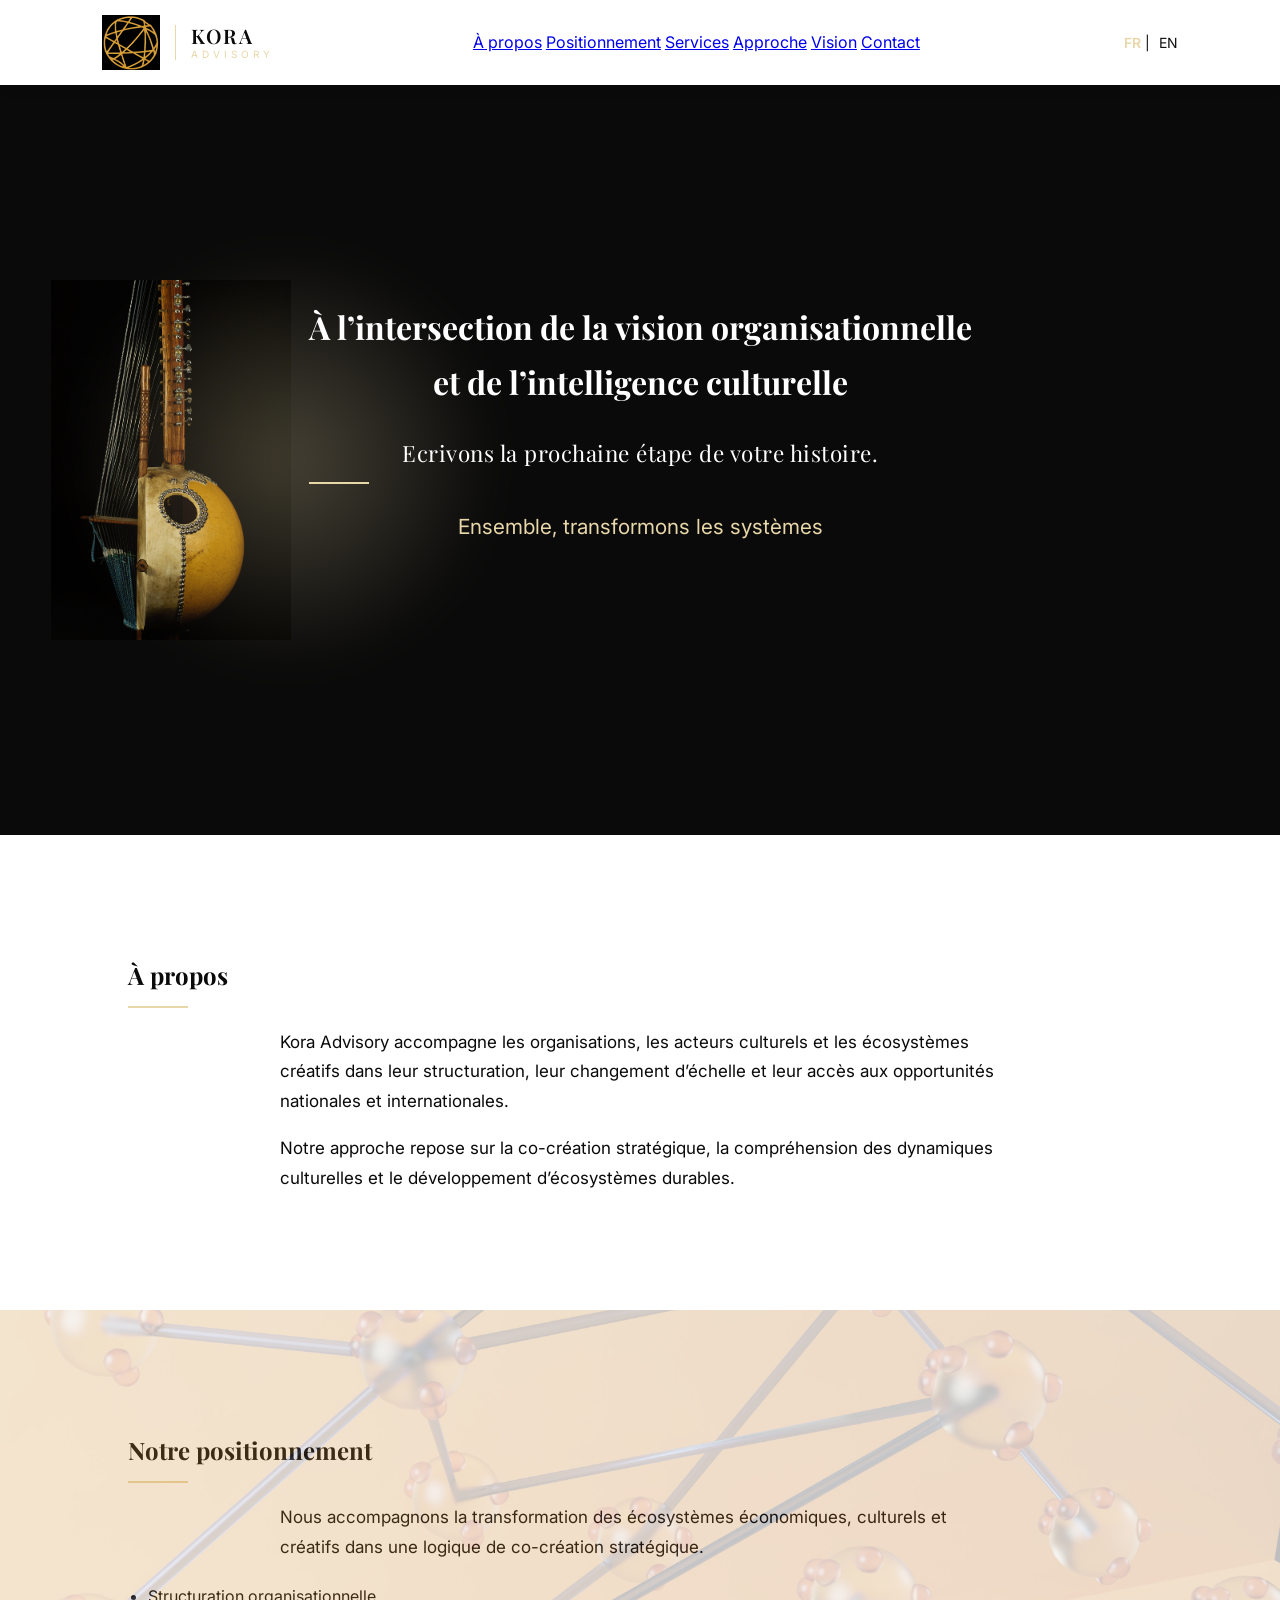
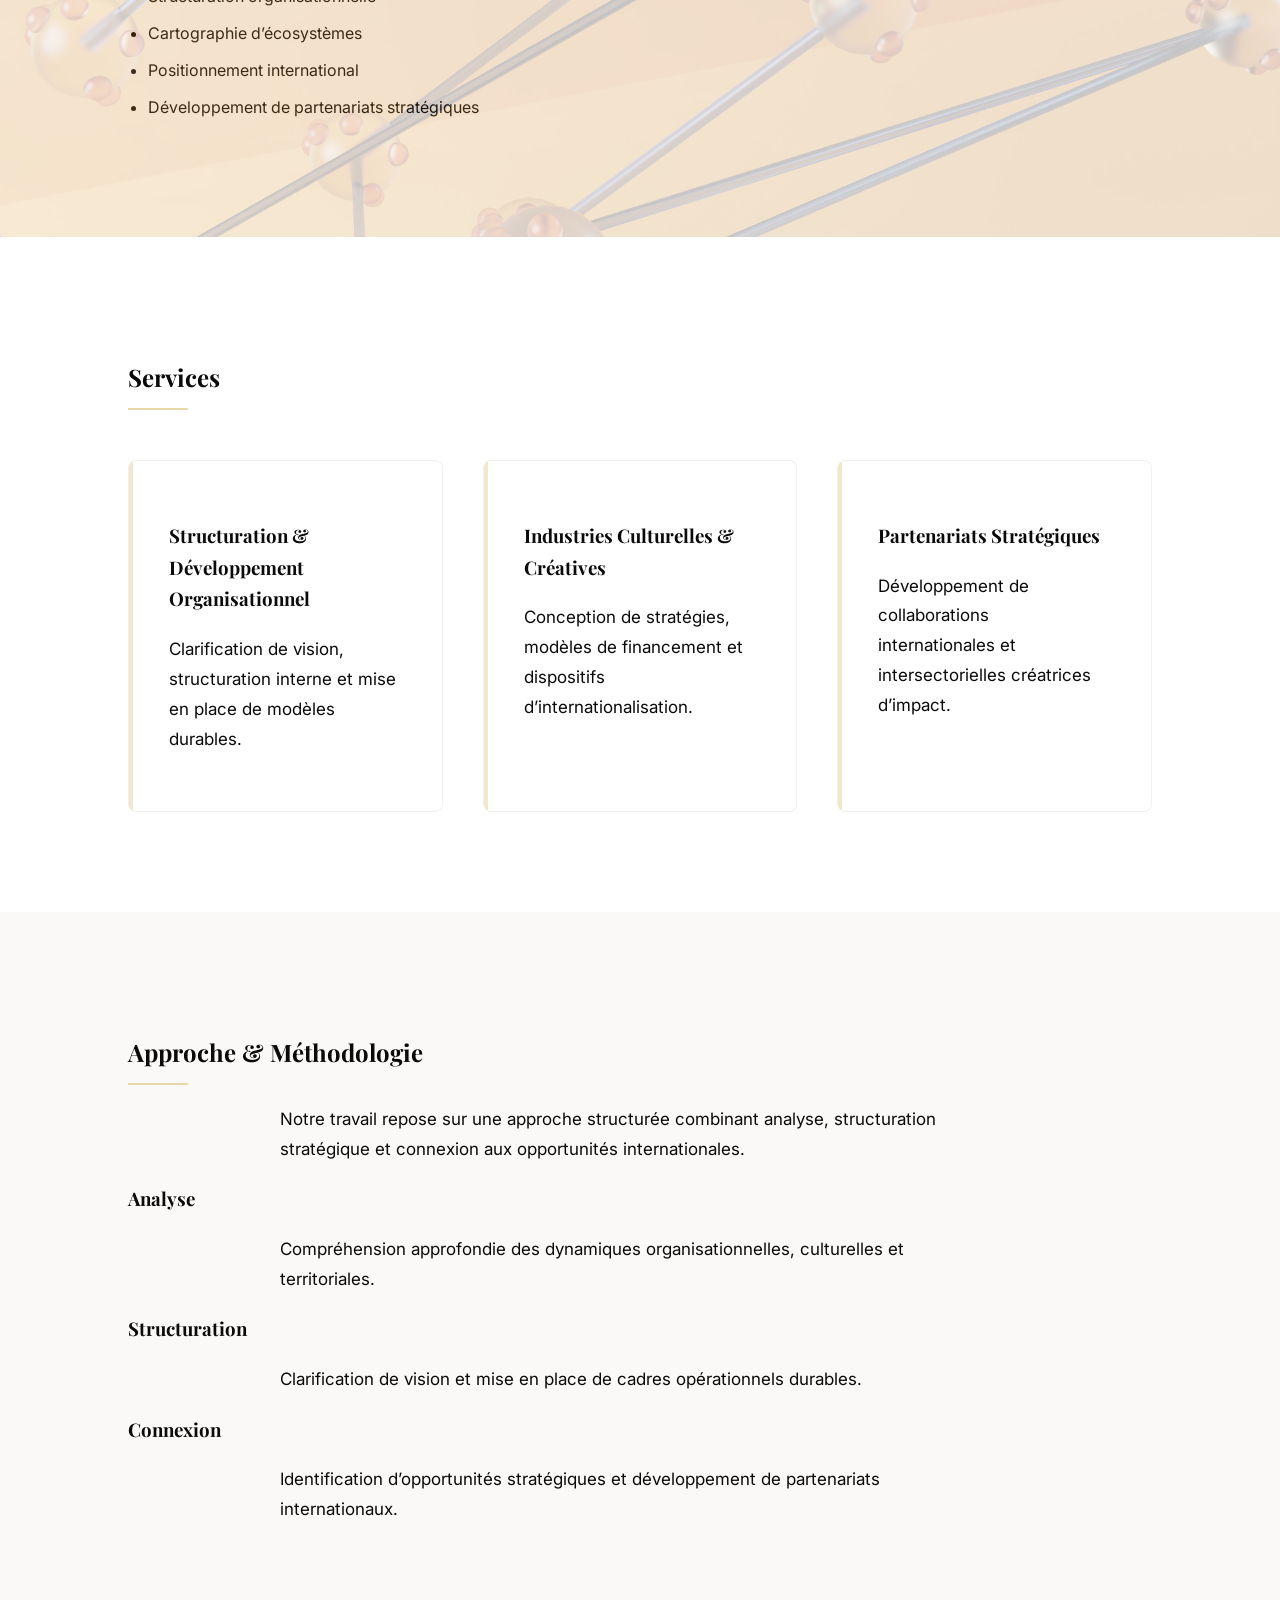
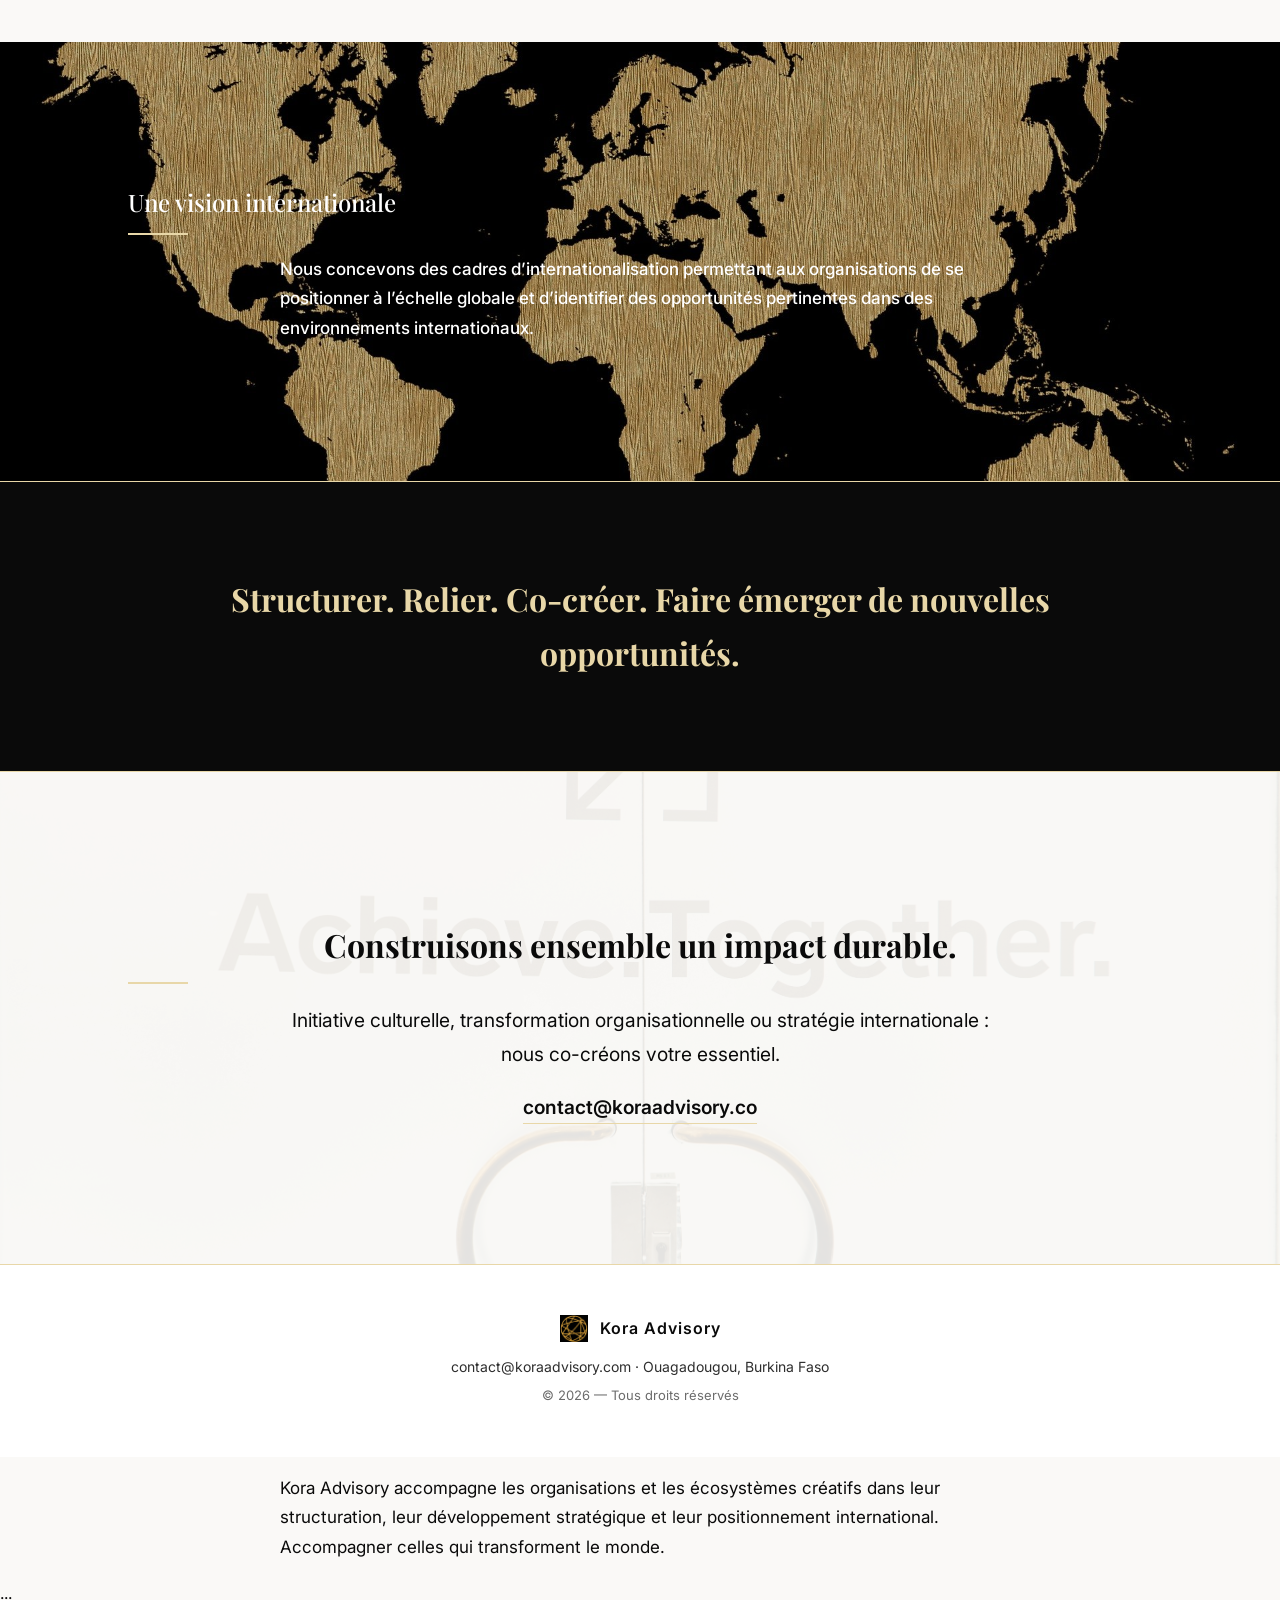
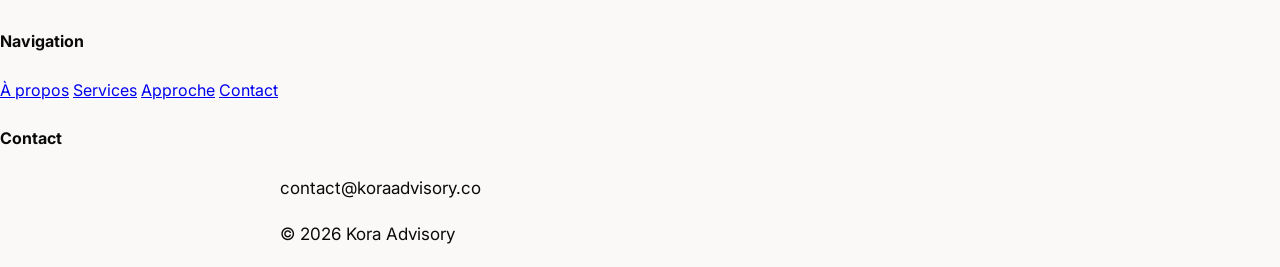
==== index.html @ 1b0348d1 "Update index.html" ====
<!DOCTYPE html>
<html lang="fr">

<head>

<meta charset="UTF-8">
<meta name="viewport" content="width=device-width, initial-scale=1.0">

<title>Kora Advisory</title>

<meta name="description" content="Kora Advisory accompagne les organisations et les écosystèmes culturels dans leur structuration, leur développement stratégique et leur positionnement international.">

<link rel="canonical" href="https://koraadvisory.co/">

<link rel="stylesheet" href="style.css">

<!-- SEO multilingual -->
<link rel="alternate" hreflang="fr" href="https://koraadvisory.co/">
<link rel="alternate" hreflang="en" href="https://koraadvisory.co/en/">

</head>

<body>

<header class="header">

<a href="#" class="logo-container">
<img src="images/Kora logo advisory.png" alt="Kora Advisory" class="logo-icon">
    <div class="logo-text">
        <span class="brand-name">KORA</span>
        <span class="brand-sub">ADVISORY</span>
    </div>
</a>
<nav class="nav">
<a href="#about">À propos</a>
<a href="#positioning">Positionnement</a>
<a href="#services">Services</a>
<a href="#approach">Approche</a>
<a href="#international">Vision</a>
<a href="#contact">Contact</a>
</nav>

<div class="language-switch">
<a href="https://koraadvisory.co/">FR</a> | 
<a href="https://koraadvisory.co/en/">EN</a>
</div>

</header>


<main>

<section class="hero">

<div class="hero-text">

<h1 class="dynamic-text">
À l’intersection de la vision organisationnelle<br>
et de l’intelligence culturelle
</h1>

 
<h2 class="hero-middle">
Ecrivons la prochaine étape de votre histoire.
</h2>

<p class="baseline dynamic-text">
Ensemble, transformons les systèmes
</p>

</div>

</section>


<section id="about" class="about">

<h2 class="dynamic-text">À propos</h2>

<p class="dynamic-text">
Kora Advisory accompagne les organisations, les acteurs culturels et les
écosystèmes créatifs dans leur structuration, leur changement d’échelle
et leur accès aux opportunités nationales et internationales.
</p>

<p class="dynamic-text">
Notre approche repose sur la co-création stratégique,
la compréhension des dynamiques culturelles
et le développement d’écosystèmes durables.
</p>


</section>


<section id="positioning" class="positioning">

<h2 class="dynamic-text">Notre positionnement</h2>

<p class="dynamic-text">
Nous accompagnons la transformation des écosystèmes économiques,
culturels et créatifs dans une logique de co-création stratégique.
</p>

<ul class="dynamic-text">

<li>Structuration organisationnelle</li>
<li>Cartographie d’écosystèmes</li>
<li>Positionnement international</li>
<li>Développement de partenariats stratégiques</li>

</ul>

</section>


<section id="services" class="services">

<h2 class="dynamic-text">Services</h2>

<div class="service-grid">

<div class="service dynamic-text">

<h3>Structuration & Développement Organisationnel</h3>

<p>
Clarification de vision, structuration interne
et mise en place de modèles durables.
</p>

</div>

<div class="service dynamic-text">

<h3>Industries Culturelles & Créatives</h3>

<p>
Conception de stratégies, modèles de financement
et dispositifs d’internationalisation.
</p>

</div>

<div class="service dynamic-text">

<h3>Partenariats Stratégiques</h3>

<p>
Développement de collaborations internationales
et intersectorielles créatrices d’impact.
</p>

</div>

</div>

</section>


<section id="approach" class="approach">

<h2 class="dynamic-text">Approche & Méthodologie</h2>

<p class="dynamic-text">
Notre travail repose sur une approche structurée combinant analyse,
structuration stratégique et connexion aux opportunités internationales.
</p>

<div class="approach-grid">

<div class="approach-step dynamic-text">

<h3>Analyse</h3>

<p>
Compréhension approfondie des dynamiques organisationnelles,
culturelles et territoriales.
</p>

</div>

<div class="approach-step dynamic-text">

<h3>Structuration</h3>

<p>
Clarification de vision et mise en place
de cadres opérationnels durables.
</p>

</div>

<div class="approach-step dynamic-text">

<h3>Connexion</h3>

<p>
Identification d’opportunités stratégiques
et développement de partenariats internationaux.
</p>

</div>

</div>

</section>


<section id="international" class="international">

<h2 class="dynamic-text">Une vision internationale</h2>

<p class="dynamic-text">
Nous concevons des cadres d’internationalisation permettant aux
organisations de se positionner à l’échelle globale et d’identifier
des opportunités pertinentes dans des environnements internationaux.
</p>

</section>


<section class="mantra">

<h2>
Structurer. Relier. Co-créer. Faire émerger de nouvelles opportunités.
</h2>

</section>


<section id="contact" class="contact">

<h2 class="dynamic-text">
Construisons ensemble un impact durable.
</h2>

<p class="dynamic-text">
Initiative culturelle, transformation organisationnelle
ou stratégie internationale :
nous co-créons votre essentiel.
</p>

<p class="dynamic-text">

<a href="mailto:contact@koraadvisory.co">
contact@koraadvisory.co
</a>

</p>

</section>

</main>


<footer class="footer">
    <div class="footer-logo">
        <img src="images/Kora logo advisory.png" alt="Logo Kora Advisory">
        <span>Kora Advisory</span>
    </div>

    <div class="footer-info">
        contact@koraadvisory.com · Ouagadougou, Burkina Faso
    </div>

    <div class="footer-copy">
        © 2026 — Tous droits réservés
    </div>
</footer>

            
            <p>
                Kora Advisory accompagne les organisations et les écosystèmes créatifs 
                dans leur structuration, leur développement stratégique 
                et leur positionnement international. Accompagner celles qui transforment le monde.
            </p>
        </div>
        
        ...
    </div>
</footer>

<div>
<h4>Navigation</h4>
<a href="#about">À propos</a>
<a href="#services">Services</a>
<a href="#approach">Approche</a>
<a href="#contact">Contact</a>
</div>

<div>
<h4>Contact</h4>
<p>contact@koraadvisory.co</p>
</div>

</div>

<div class="footer-bottom">
<p>© 2026 Kora Advisory</p>
</div>

</footer>


<script>

const elements=document.querySelectorAll('.dynamic-text');

const observer=new IntersectionObserver(entries=>{
entries.forEach(entry=>{
if(entry.isIntersecting){
entry.target.classList.add("show");
}
});
});

elements.forEach(el=>observer.observe(el));

</script>

</body>
</html>
---- style.css ----
@import url('https://fonts.googleapis.com/css2?family=Inter:wght@300;400;500;600&family=Playfair+Display:wght@400;500;600&display=swap');

/* VARIABLES */

:root {
--ivory:#FAF9F7;
--night:#0A0A0A;
--gold:#E8D7A8;
--gold-soft:#E8D7A8CC;
--deep-gray:#1A1A1A;
}

/* BASE */

body{
margin:0;
font-family:'Inter',sans-serif;
background:var(--ivory);
color:var(--night);
line-height:1.7;
}

h1,h2,h3{
font-family:'Playfair Display',serif;
margin-bottom:20px;
}

h2::after{
content:"";
display:block;
width:60px;
height:2px;
background:var(--gold);
margin-top:10px;
}

p{
max-width:720px;
margin-left:auto;
margin-right:auto;
font-size:17px;
line-height:1.75;
}

section{
padding:100px 10%;
position:relative;
}


/* HEADER MIS À JOUR */
.header {
    display: flex;
    align-items: center;
    justify-content: space-between;
    padding: 15px 8%; /* Réduit pour gagner de l'espace en hauteur */
    background: white;
    position: sticky; /* Reste en haut au scroll */
    top: 0;
    z-index: 1000;
    box-shadow: 0 2px 15px rgba(0,0,0,0.05);
}

/* Structure du nouveau logo horizontal */
.logo-container {
    display: flex;
    align-items: center;
    text-decoration: none;
    gap: 15px;
}

.logo-icon {
    height: 55px; /* Plus petit et élégant */
    width: auto;
}

.logo-text {
    display: flex;
    flex-direction: column;
    border-left: 1px solid var(--gold);
    padding-left: 15px;
    line-height: 1.1;
}

.brand-name {
    font-family: 'Playfair Display', serif;
    font-size: 20px;
    font-weight: 600;
    color: var(--night);
    letter-spacing: 1.5px;
}

.brand-sub {
    font-family: 'Inter', sans-serif;
    font-size: 10px;
    color: var(--gold);
    letter-spacing: 4px;
    margin-top: 2px;
}

.nav a:hover{
opacity:.6;
}

/* LANGUE */

.language-switch{
font-size:14px;
}

.language-switch a{
text-decoration:none;
color:#111;
margin-left:5px;
}

.language-switch a:first-child{
color:#E8D7A8;
font-weight:600;
}

/* HERO */

.hero{
height:70vh;
background:var(--night);
display:flex;
flex-direction:column;
align-items:center;
justify-content:center;
text-align:center;
position:relative;
padding-top:20px;
overflow:hidden;
}

/* KORA GAUCHE PRINCIPALE */

.hero::before{
content:"";
position:absolute;
left:4%;
top:50%;
transform:translateY(-50%);
width:360px;
height:360px;
background-image:url("images/kora3.jpg");
background-size:contain;
background-repeat:no-repeat;
opacity:.9;
animation:koraFloat 6s ease-in-out infinite;
}

/* HALO DORE */

.hero::after{
content:"";
position:absolute;
left:6%;
top:50%;
transform:translateY(-50%);
width:420px;
height:420px;
background:radial-gradient(circle,var(--gold-soft),transparent 70%);
opacity:.35;
filter:blur(25px);
}

.hero-text{
position:relative;
z-index:2;
}

.hero-text h1{
font-size:2rem;
color:white;
max-width:900px;
}

.hero-middle{
color:white;
font-size:1.4rem;
margin:25px 0;
font-weight:400;
letter-spacing:.5px;
}

.baseline{
font-size:1.3rem;
color:var(--gold);
margin-top:18px;
}

/* ANIMATION KORA */

@keyframes koraFloat{

0%{
transform:translateY(-50%) translateY(0px);
}

50%{
transform:translateY(-50%) translateY(-10px);
}

100%{
transform:translateY(-50%) translateY(0px);
}

}

/* ABOUT */

.about{
background:white;
}

/* POSITIONING */

.positioning::before{
content:"";
position:absolute;
inset:0;
background:rgba(255,255,255,0.9);
}

.positioning::after{
content:"";
position:absolute;
inset:0;
background-image:url("images/network.jpg");
background-size:cover;
background-position:center;
opacity:.25;
}

.positioning *{
position:relative;
}

.positioning ul{
margin-top:20px;
padding-left:20px;
}

.positioning li{
margin-bottom:10px;
}

/* SERVICES */

.services{
background:white;
}

.service-grid{
display:grid;
grid-template-columns:repeat(3,1fr);
gap:40px;
margin-top:50px;
}

.service{
background:white;
padding:40px;
border-radius:8px;
border:1px solid rgba(0,0,0,0.06);
transition:all .35s ease;
position:relative;
overflow:hidden;
}

.service::before{
content:"";
position:absolute;
top:0;
left:0;
width:4px;
height:100%;
background:var(--gold);
opacity:.6;
}

.service:hover{
transform:translateY(-8px);
box-shadow:0 25px 60px rgba(0,0,0,0.08);
}

/* INTERNATIONAL */

.international{
background-image:url("images/cdm.jpg");
background-size:cover;
background-position:center;
padding-top:120px;
padding-bottom:120px;
}

.international::before{
content:"";
position:absolute;
inset:0;
background:rgba(0,0,0,.2);
}

.international h2,
.international p{
color:white;
font-weight:500;
}

.international *{
position:relative;
}

/* MANTRA */

.mantra{
text-align:center;
background:var(--night);
padding:90px 10%;
border-top:1px solid var(--gold);
}

.mantra h2{
color:var(--gold);
font-size:2rem;
margin:0;
}

.mantra h2::after{
display:none;
}

/* CONTACT (CONSTRUISONS ENSEMBLE) */

.contact{
text-align:center;
background-image:url("images/achieve.jpg");
background-size:cover;
background-position:center;
padding:120px 10%;
border-top:1px solid var(--gold);
}

.contact::before{
content:"";
position:absolute;
inset:0;
background:rgba(250,249,247,0.9);
}

.contact *{
position:relative;
}

.contact h2{
font-size:2rem;
margin-bottom:20px;
}

.contact p{
font-size:1.2rem;
opacity:.85;
}

.contact a{
color:var(--night);
font-weight:600;
border-bottom:1px solid var(--gold);
padding-bottom:4px;
text-decoration:none;
}

/* FOOTER MINIMALISTE PREMIUM */

.footer {
    padding: 50px 20px;
    text-align: center;
    border-top: 1px solid var(--gold);
    background: white;
    color: var(--night);
    font-family: 'Inter', sans-serif;
}

.footer-logo {
    display: flex;
    justify-content: center;
    align-items: center;
    gap: 12px;
    margin-bottom: 12px;
}

.footer-logo img {
    width: 28px;
    height: 28px;
    object-fit: contain;
    display: block;
}

.footer-logo span {
    font-size: 16px;
    font-weight: 600;
    letter-spacing: 1px;
}

.footer-info {
    font-size: 14px;
    opacity: 0.85;
    margin-bottom: 6px;
}

.footer-copy {
    font-size: 13px;
    opacity: 0.6;
}


/* ANIMATIONS TEXTE */

.dynamic-text{
opacity:0;
transform:translateY(20px);
animation:fadeUp 1s ease forwards;
}

@keyframes fadeUp{
to{
opacity:1;
transform:translateY(0);
}
}

/* RESPONSIVE */

@media(max-width:900px){

section{
padding:70px 8%;
}

.hero::before{
width:200px;
height:200px;
}

.hero::after{
width:240px;
height:240px;
}

.nav{
gap:20px;
}

.service-grid{
grid-template-columns:1fr;
}

.footer-grid{
grid-template-columns:1fr;
gap:40px;
text-align:center;
}

}

/* FILIGRANE RÉSEAU */
body::before {
    content: "";
    position: fixed;
    top: 15%;
    right: -10%;
    width: 50%;
    height: 70%;
    background-image: url("images/network.jpg"); /* Utilisation de ton image existante */
    background-size: contain;
    background-repeat: no-repeat;
    opacity: 0.04; /* Très subtil sur le fond Ivory */
    pointer-events: none;
    z-index: -1;
    filter: grayscale(100%);
}
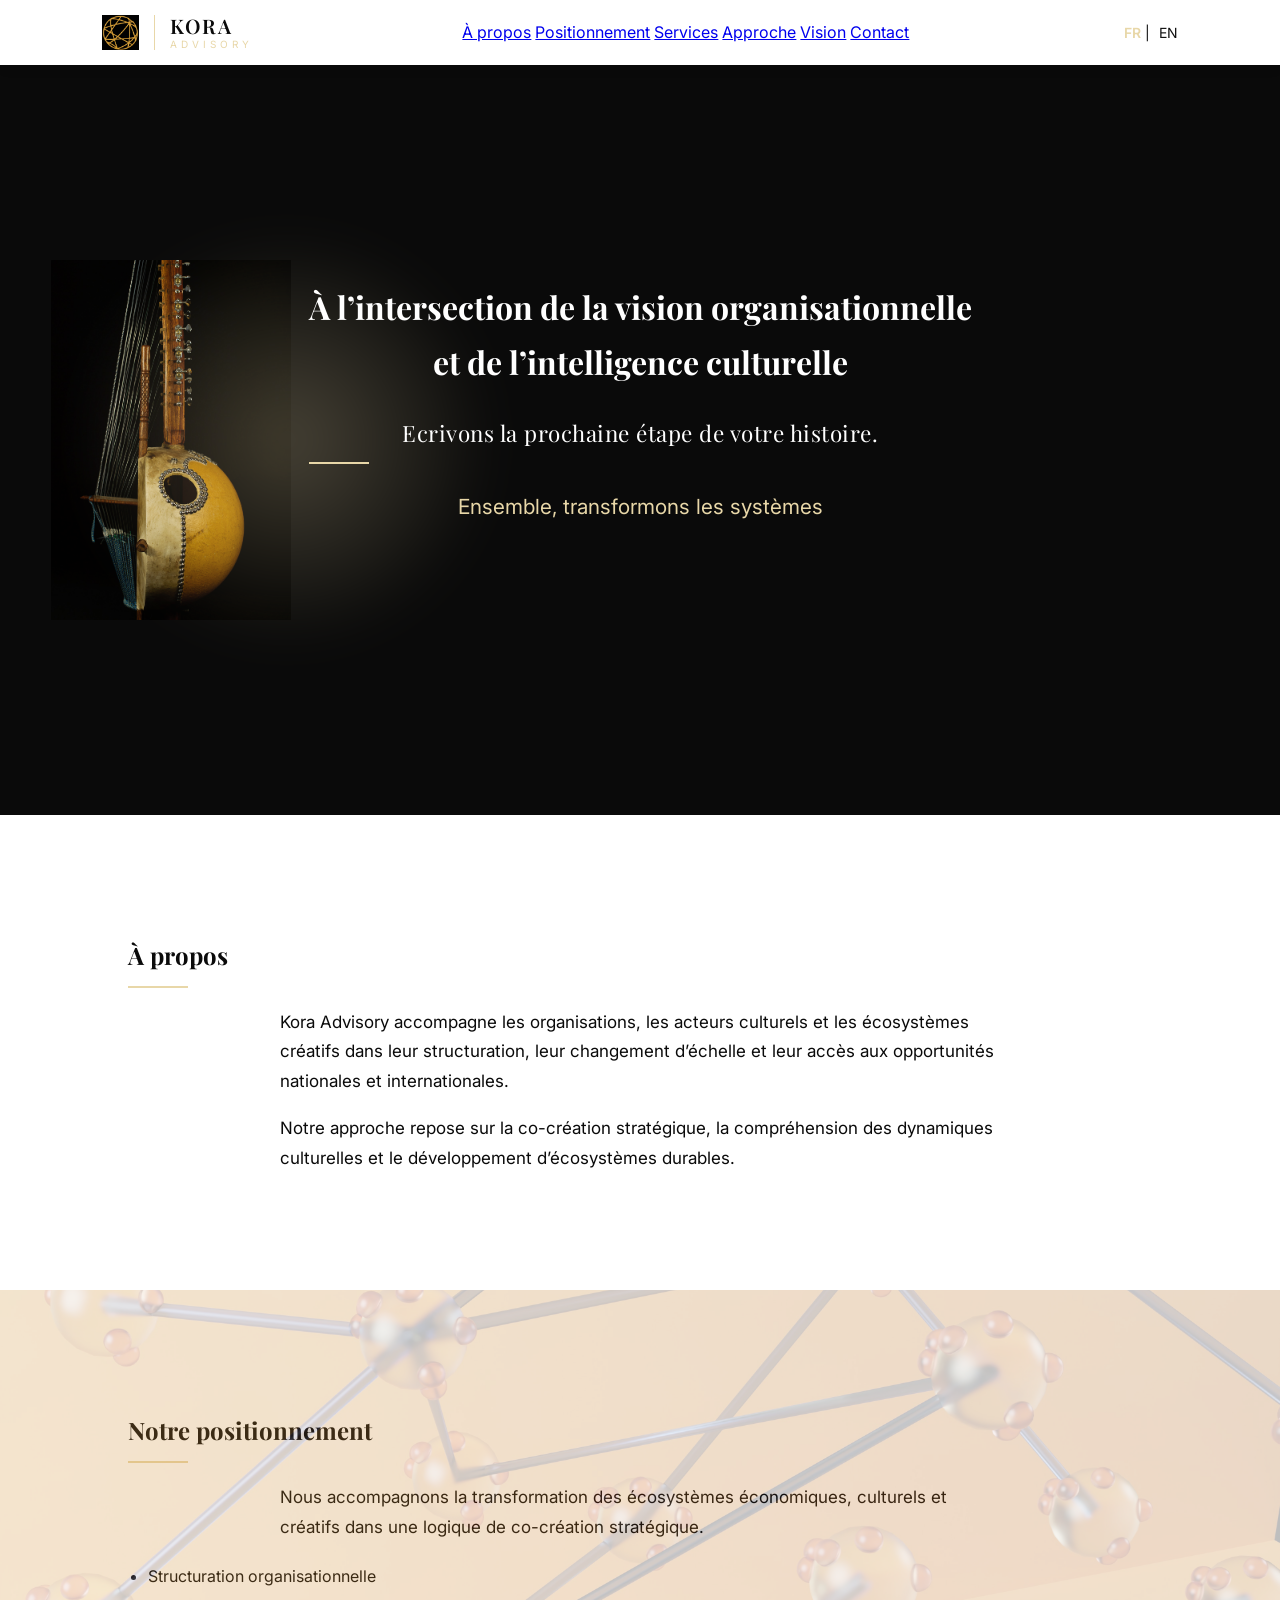
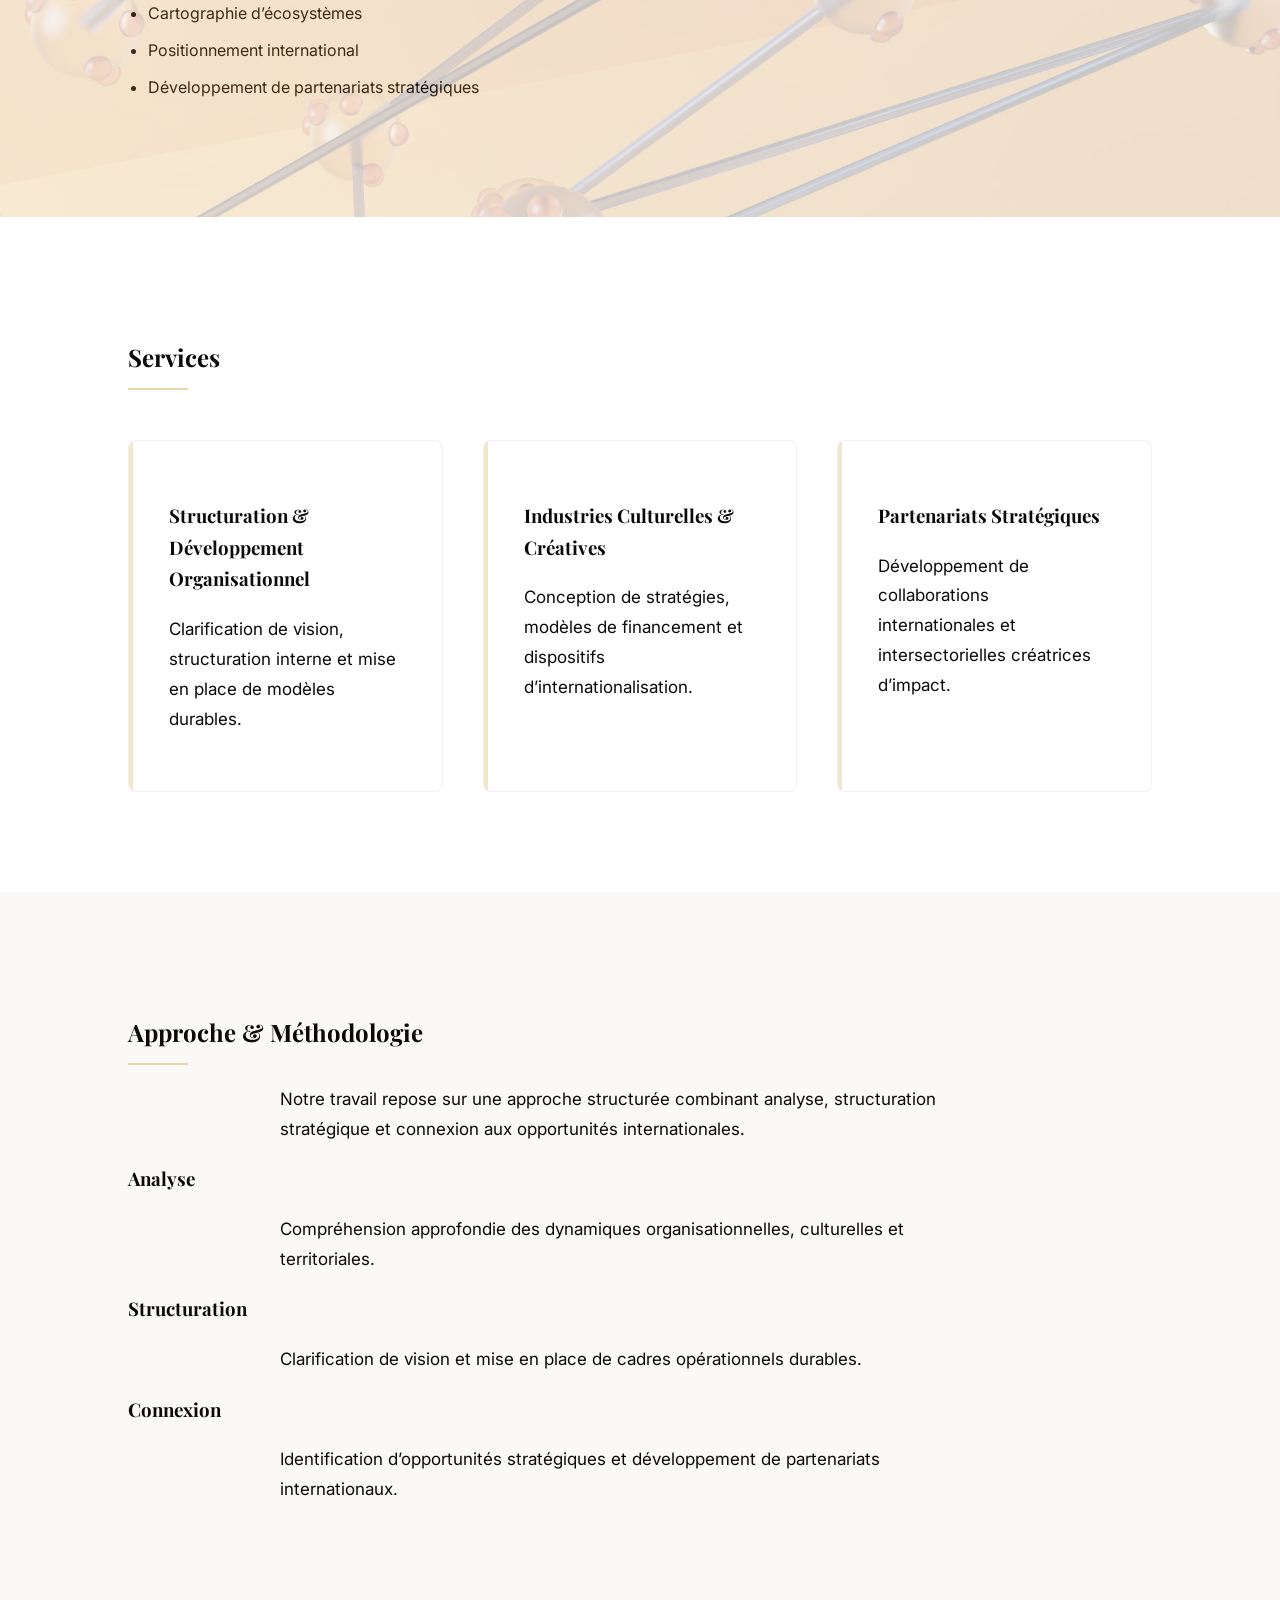
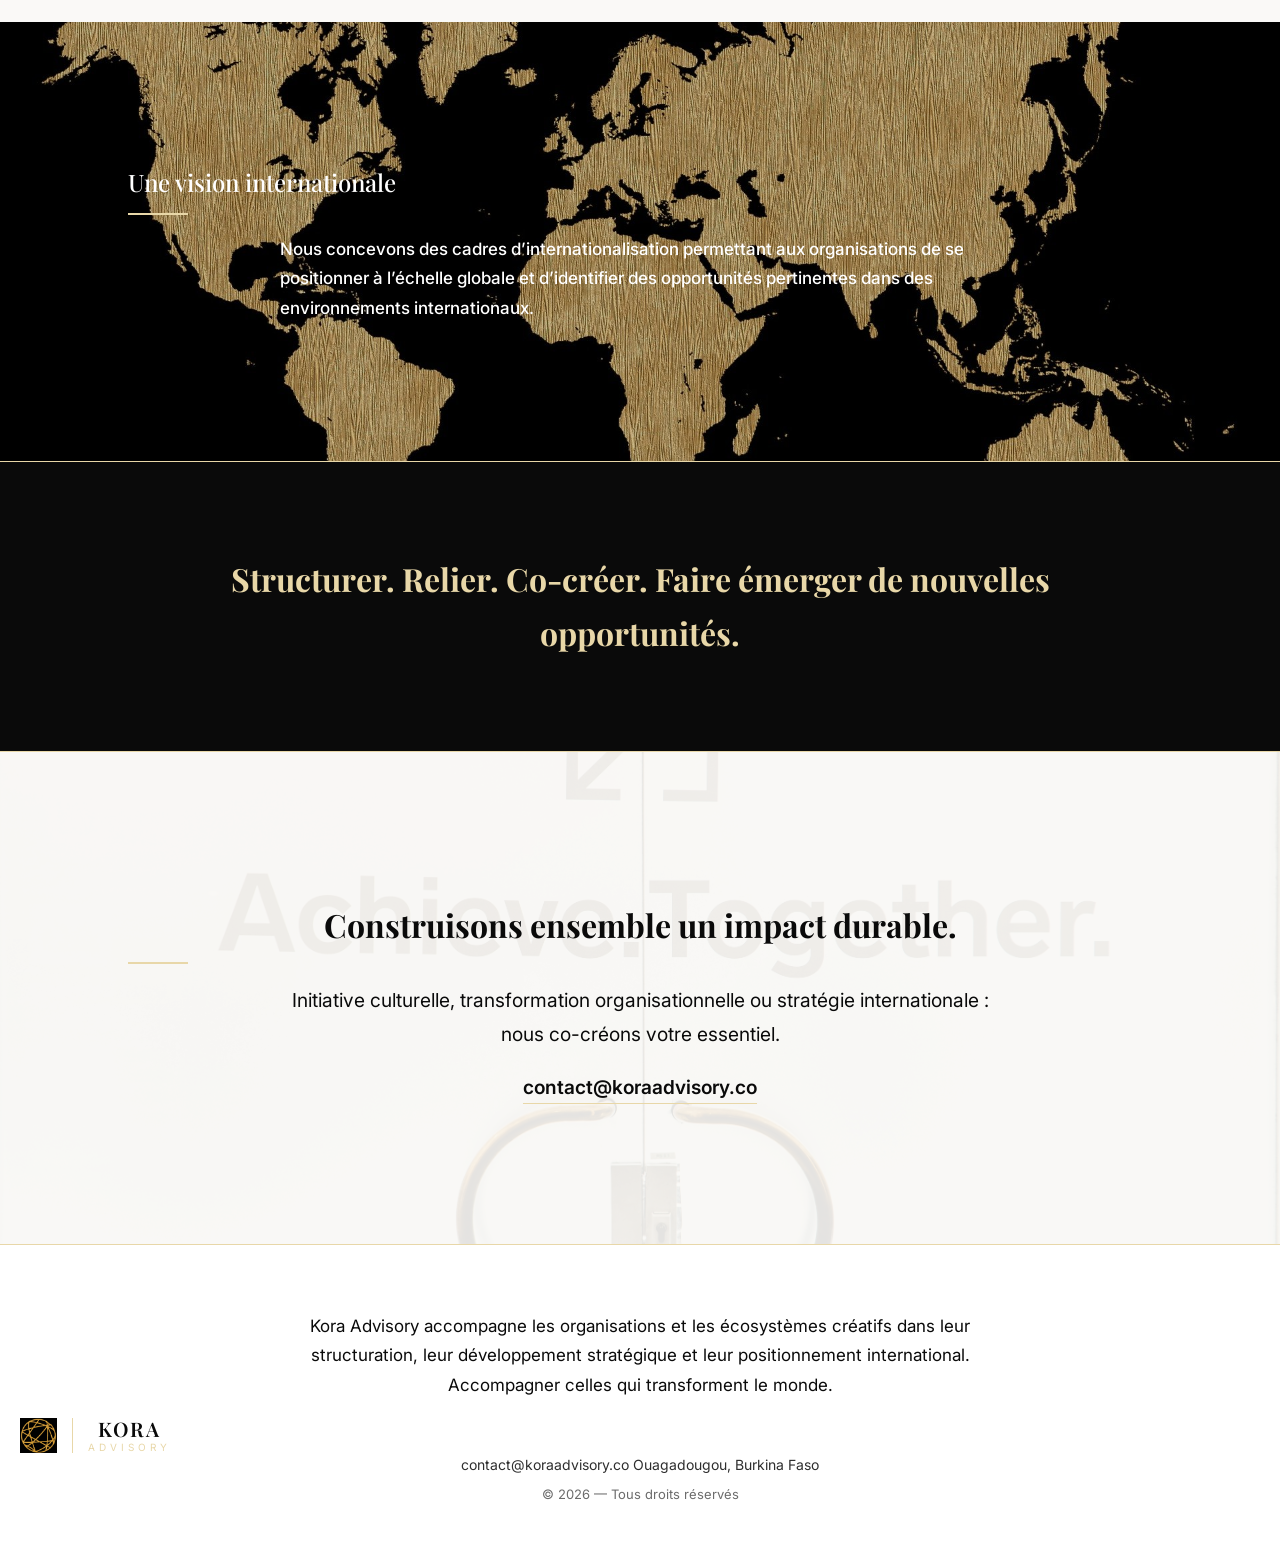
==== commit d8ea4152: "Update index.html" ====
--- a/index.html
+++ b/index.html
@@ -256,52 +256,38 @@
 
 
 <footer class="footer">
-    <div class="footer-logo">
-        <img src="images/Kora logo advisory.png" alt="Logo Kora Advisory">
-        <span>Kora Advisory</span>
+
+    <!-- Phrase institutionnelle AVANT les contacts -->
+    <p class="footer-mission">
+        Kora Advisory accompagne les organisations et les écosystèmes créatifs 
+        dans leur structuration, leur développement stratégique 
+        et leur positionnement international. Accompagner celles qui transforment le monde.
+    </p>
+
+    <!-- Logo identique au header -->
+    <div class="footer-logo-container">
+        <a href="#" class="logo-container">
+            <img src="images/Kora logo advisory.png" alt="Kora Advisory" class="logo-icon">
+            <div class="logo-text">
+                <span class="brand-name">KORA</span>
+                <span class="brand-sub">ADVISORY</span>
+            </div>
+        </a>
     </div>
 
+    <!-- Contacts -->
     <div class="footer-info">
-        contact@koraadvisory.com · Ouagadougou, Burkina Faso
+        contact@koraadvisory.co
+        Ouagadougou, Burkina Faso
     </div>
 
+    <!-- Copyright -->
     <div class="footer-copy">
         © 2026 — Tous droits réservés
     </div>
+
 </footer>
 
-            
-            <p>
-                Kora Advisory accompagne les organisations et les écosystèmes créatifs 
-                dans leur structuration, leur développement stratégique 
-                et leur positionnement international. Accompagner celles qui transforment le monde.
-            </p>
-        </div>
-        
-        ...
-    </div>
-</footer>
-
-<div>
-<h4>Navigation</h4>
-<a href="#about">À propos</a>
-<a href="#services">Services</a>
-<a href="#approach">Approche</a>
-<a href="#contact">Contact</a>
-</div>
-
-<div>
-<h4>Contact</h4>
-<p>contact@koraadvisory.co</p>
-</div>
-
-</div>
-
-<div class="footer-bottom">
-<p>© 2026 Kora Advisory</p>
-</div>
-
-</footer>
 
 
 <script>
--- a/style.css
+++ b/style.css
@@ -71,7 +71,7 @@
 }
 
 .logo-icon {
-    height: 55px; /* Plus petit et élégant */
+    height: 35px; /* Plus petit et élégant */
     width: auto;
 }
 
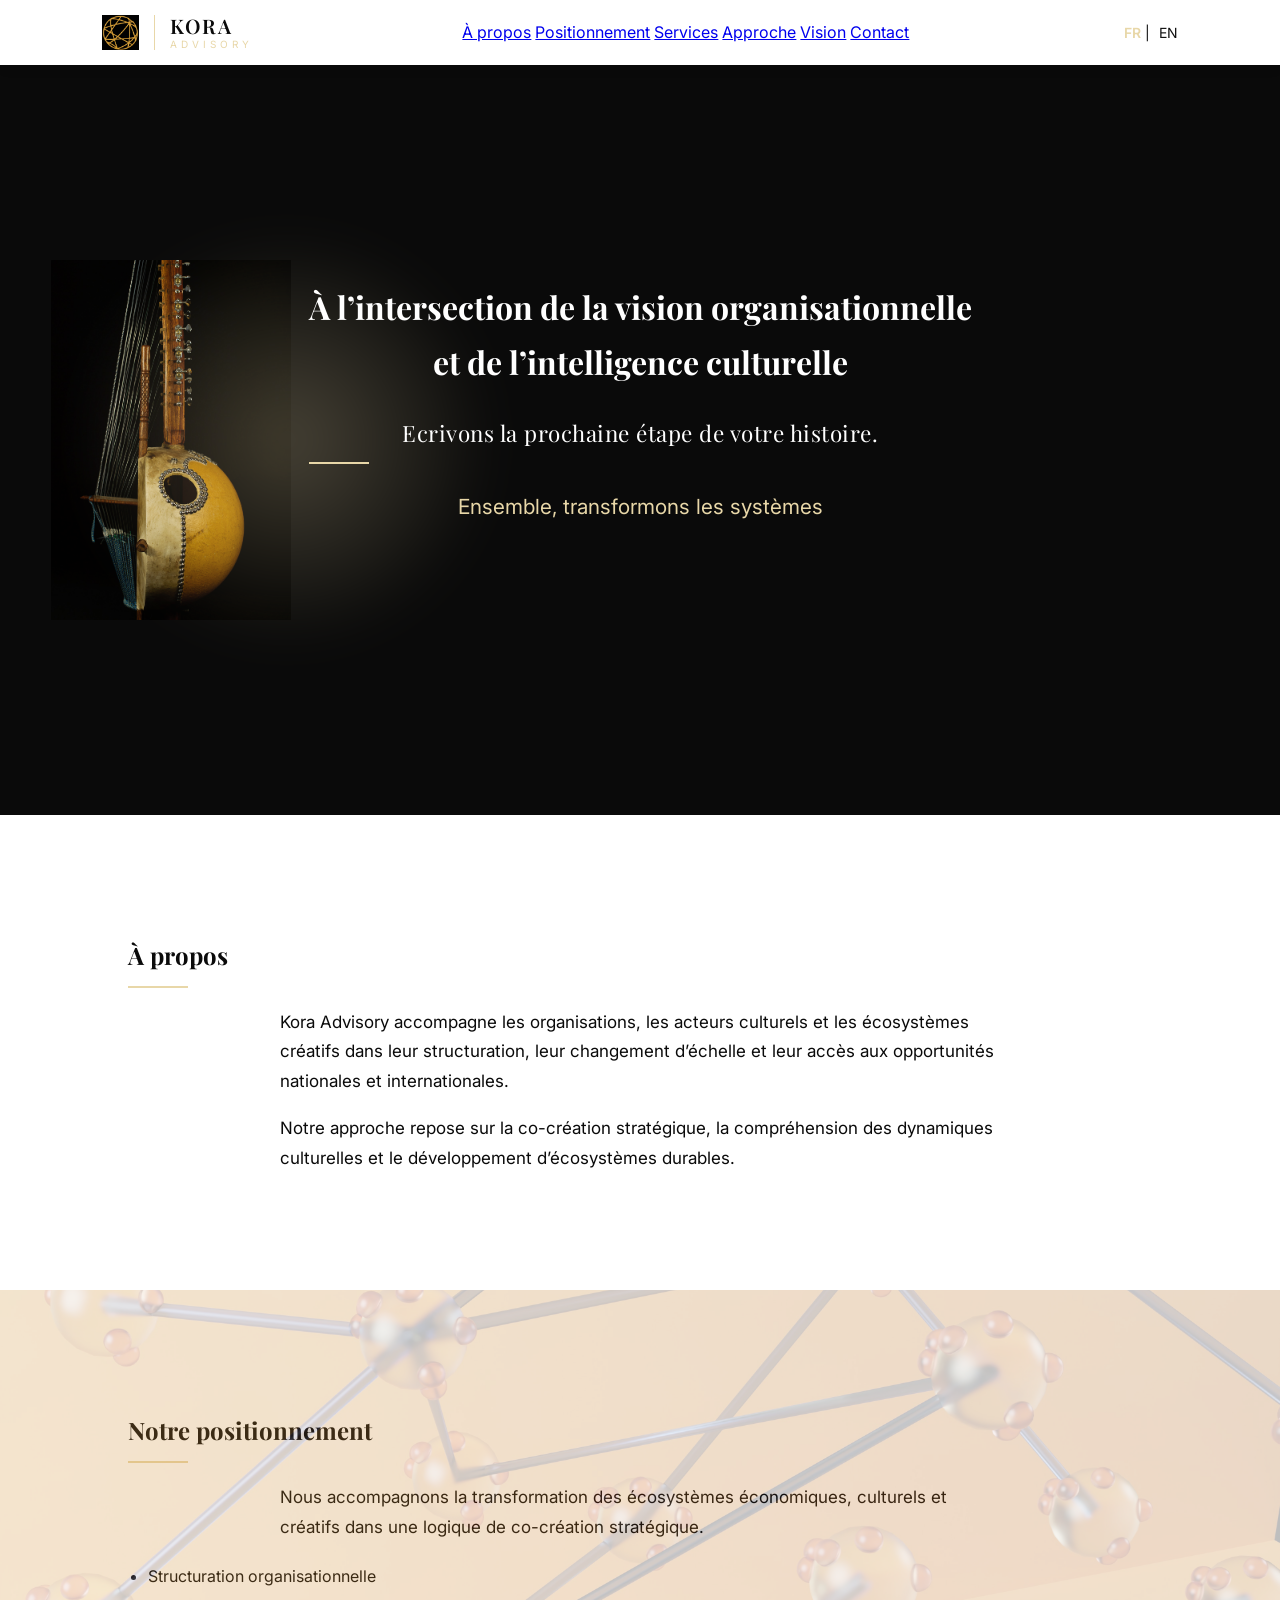
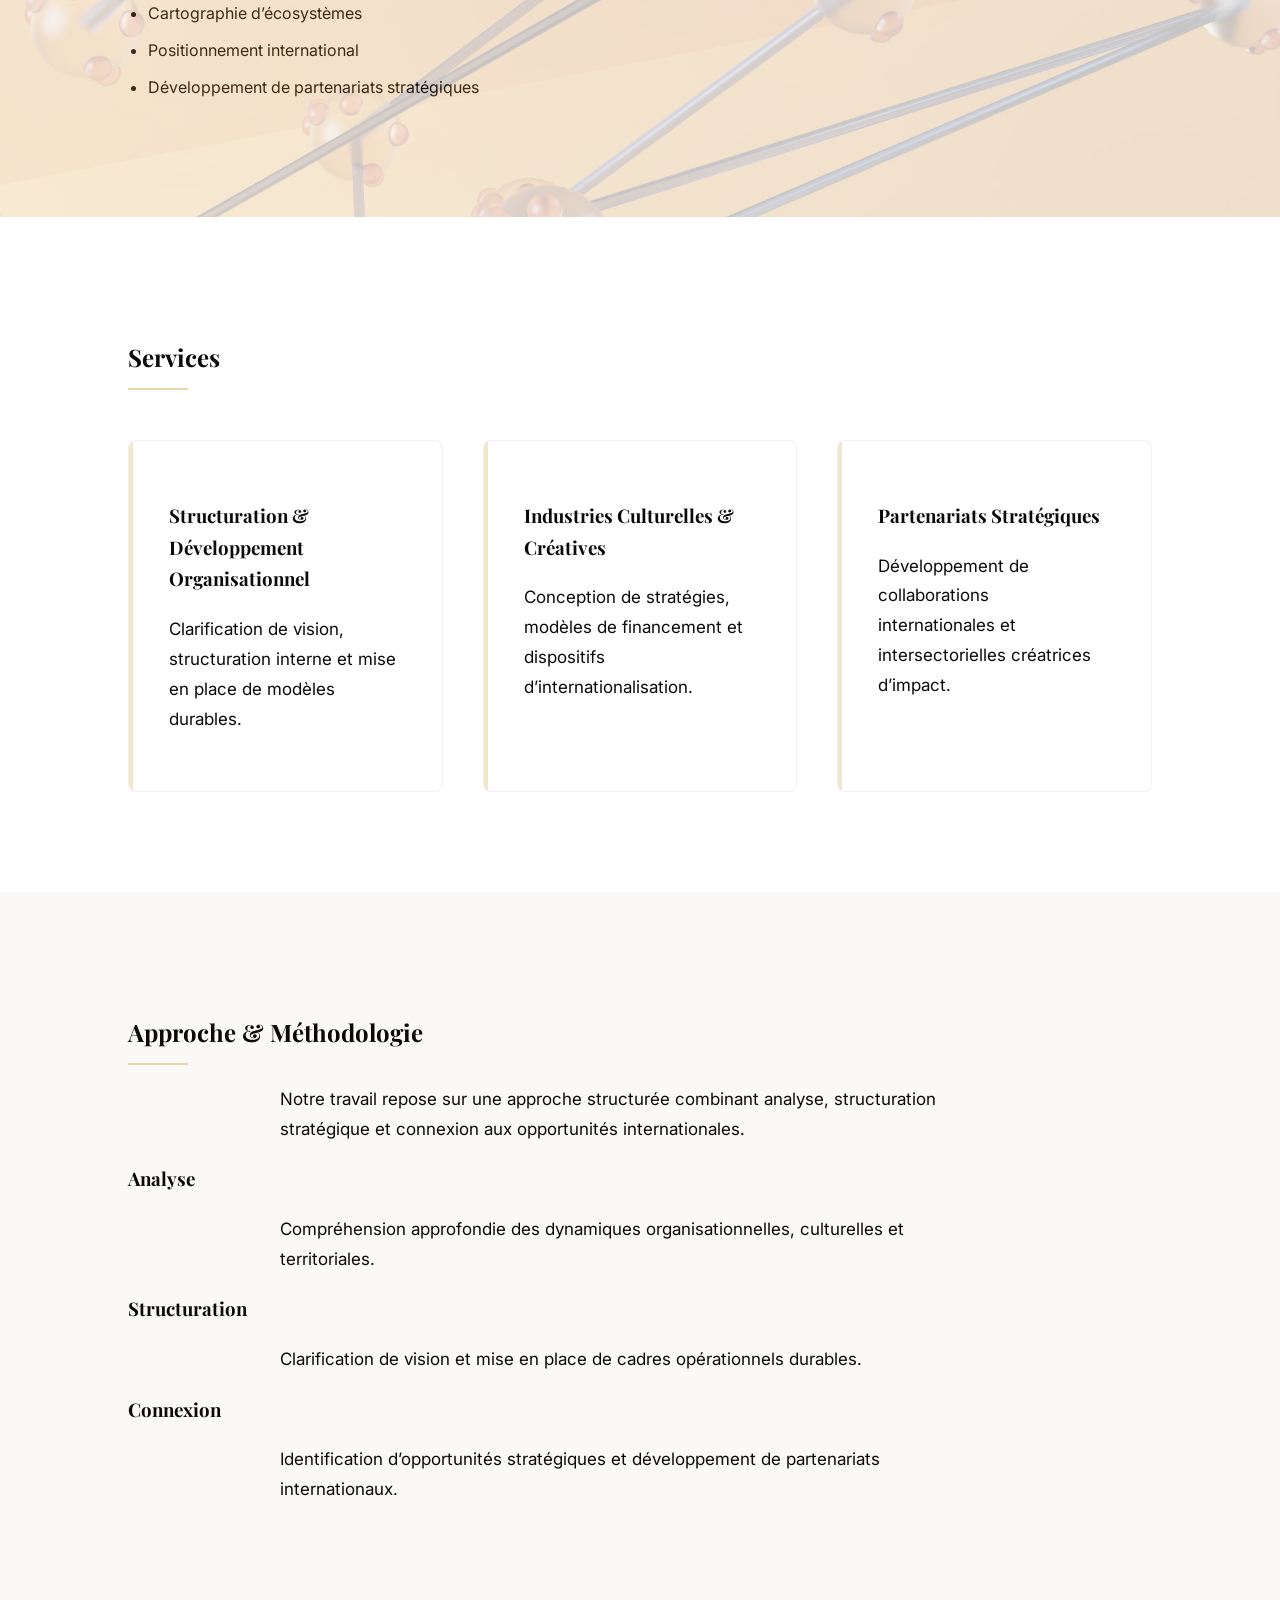
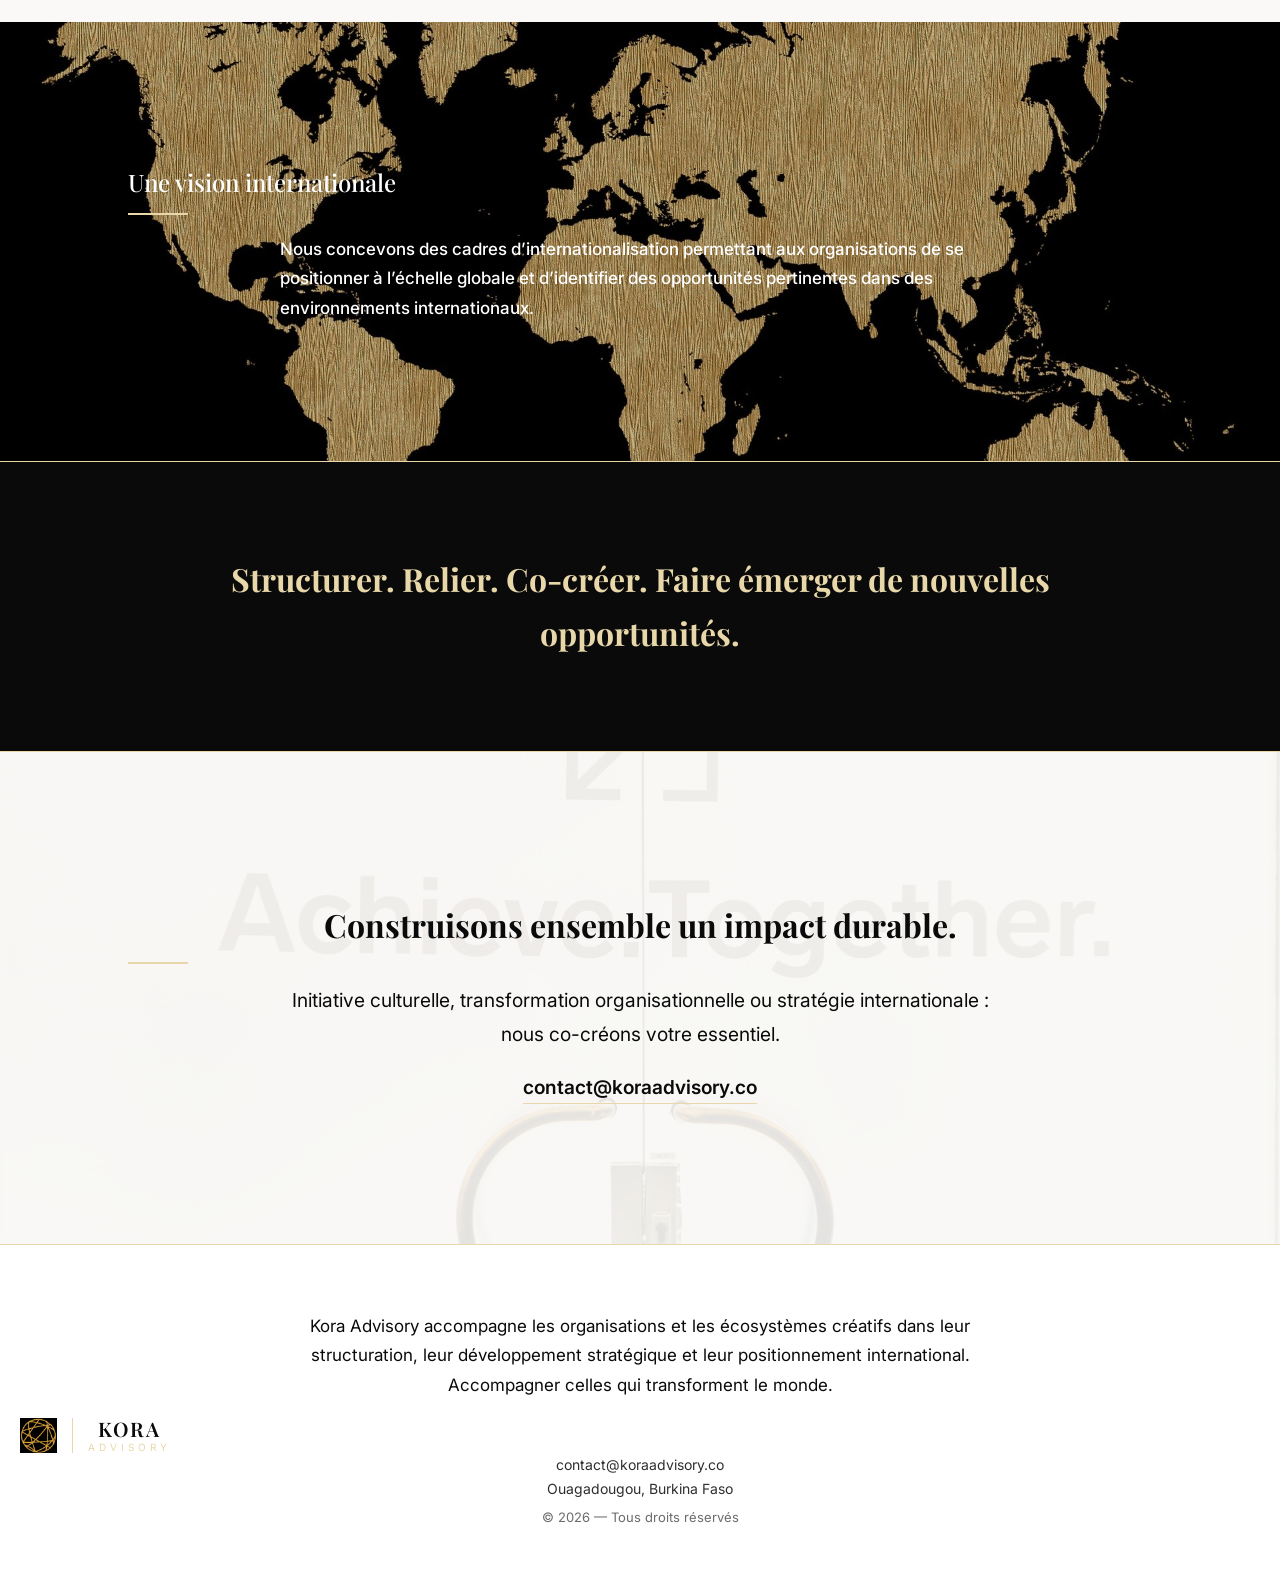
==== commit fdb05acb: "Update index.html" ====
--- a/index.html
+++ b/index.html
@@ -276,10 +276,11 @@
     </div>
 
     <!-- Contacts -->
-    <div class="footer-info">
-        contact@koraadvisory.co
-        Ouagadougou, Burkina Faso
-    </div>
+   <div class="footer-info">
+    <div>contact@koraadvisory.co</div>
+    <div>Ouagadougou, Burkina Faso</div>
+</div>
+
 
     <!-- Copyright -->
     <div class="footer-copy">
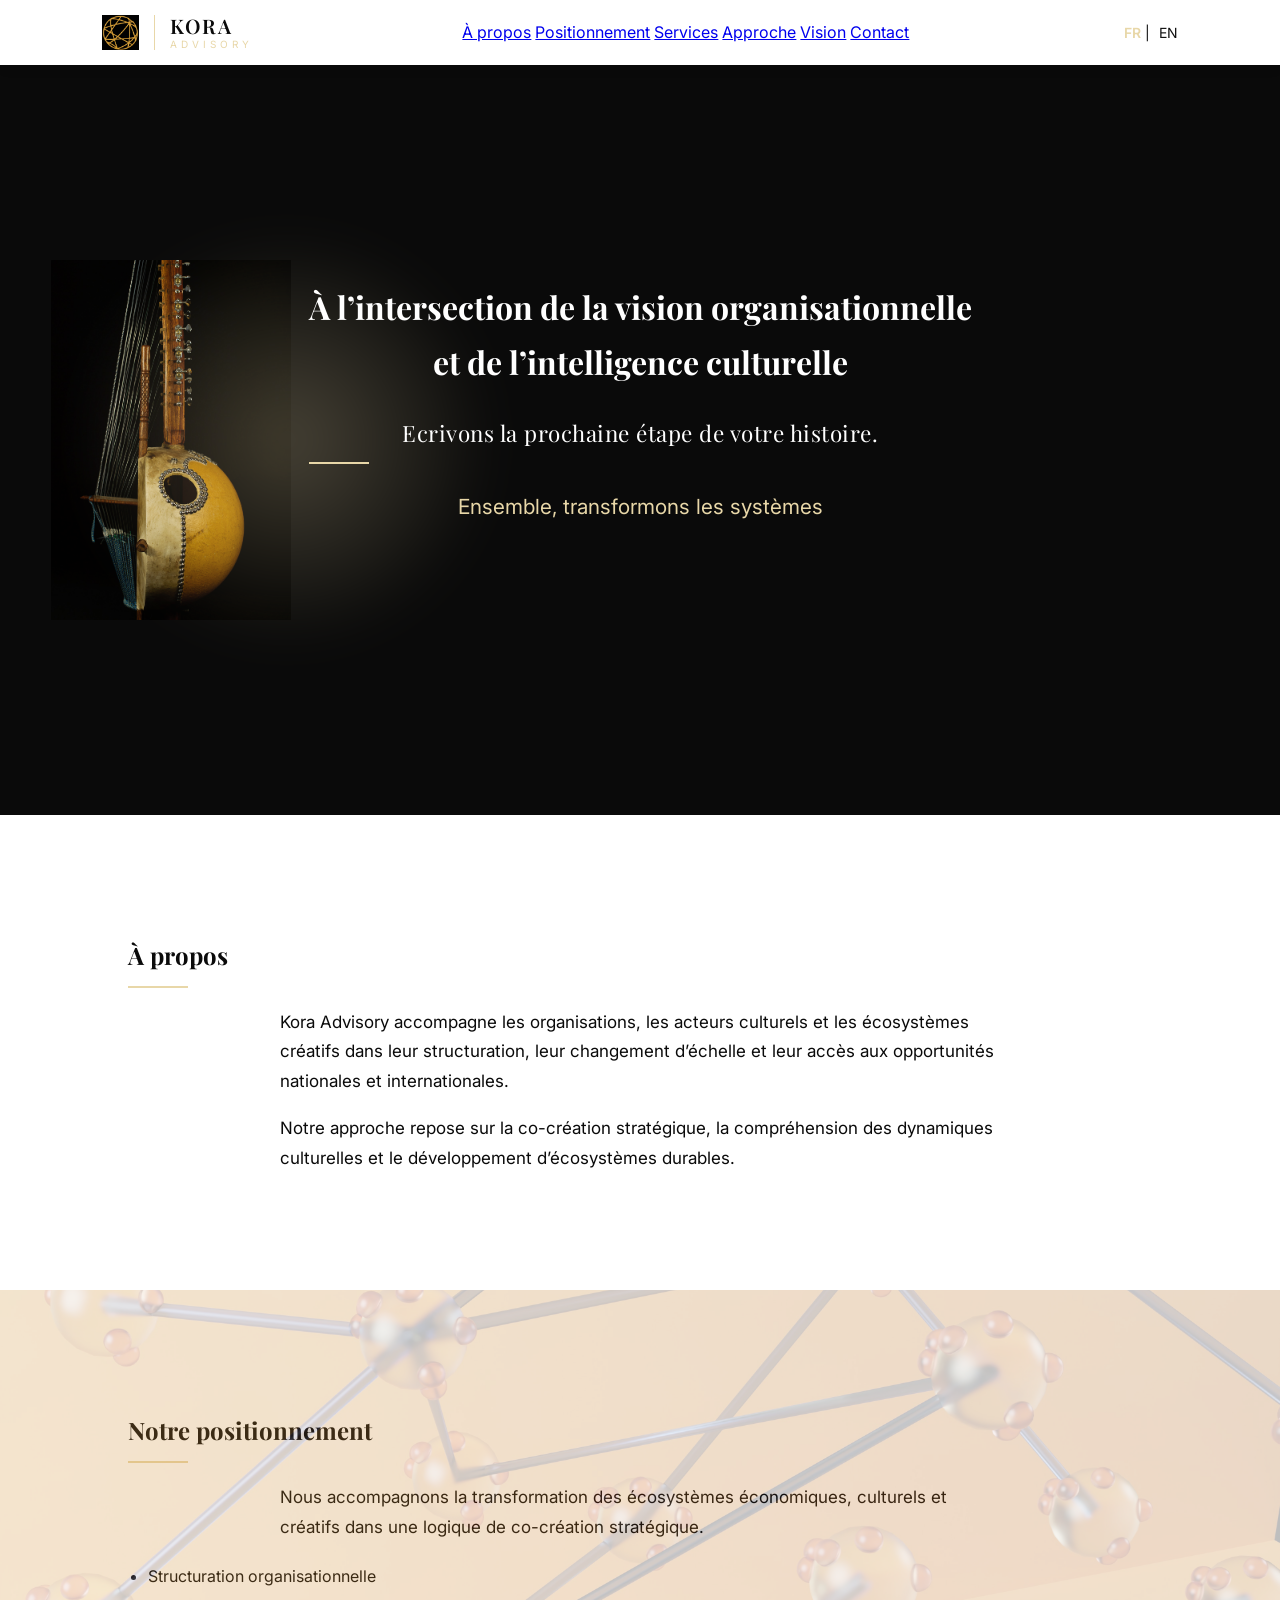
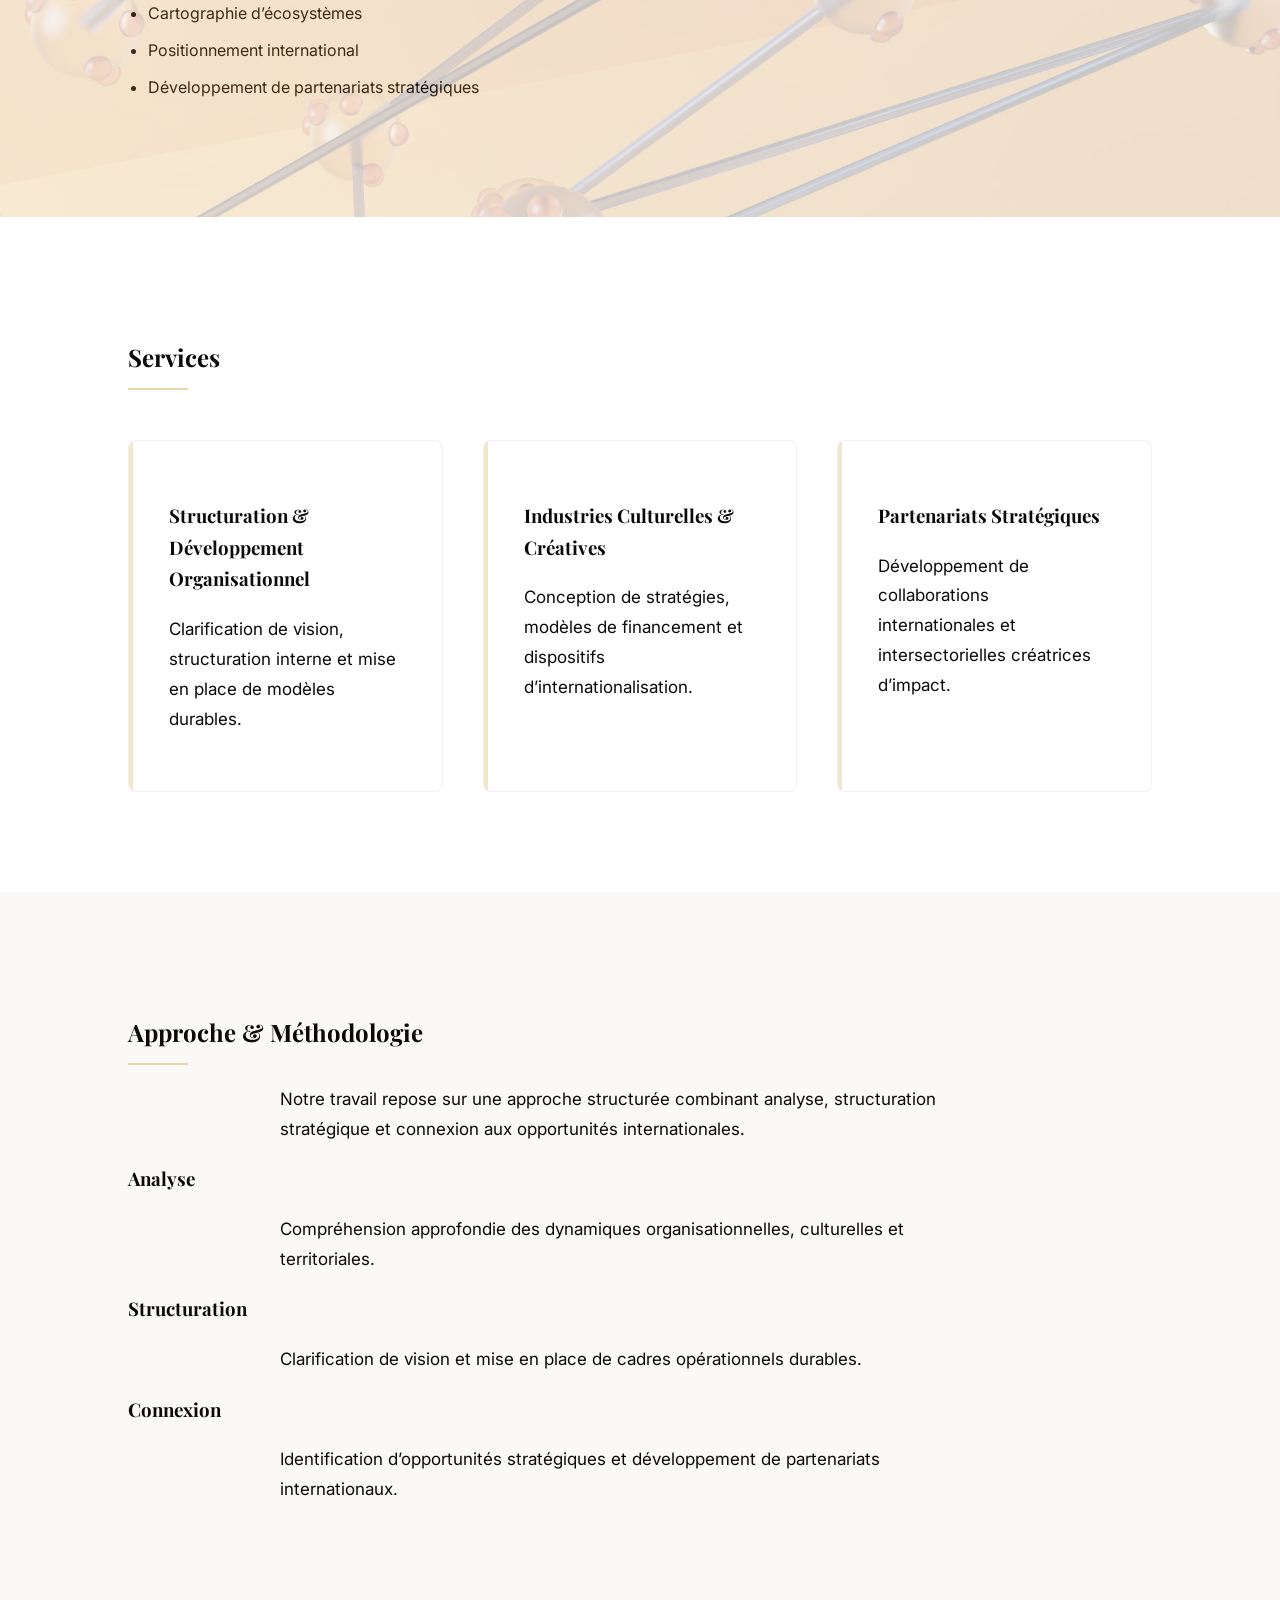
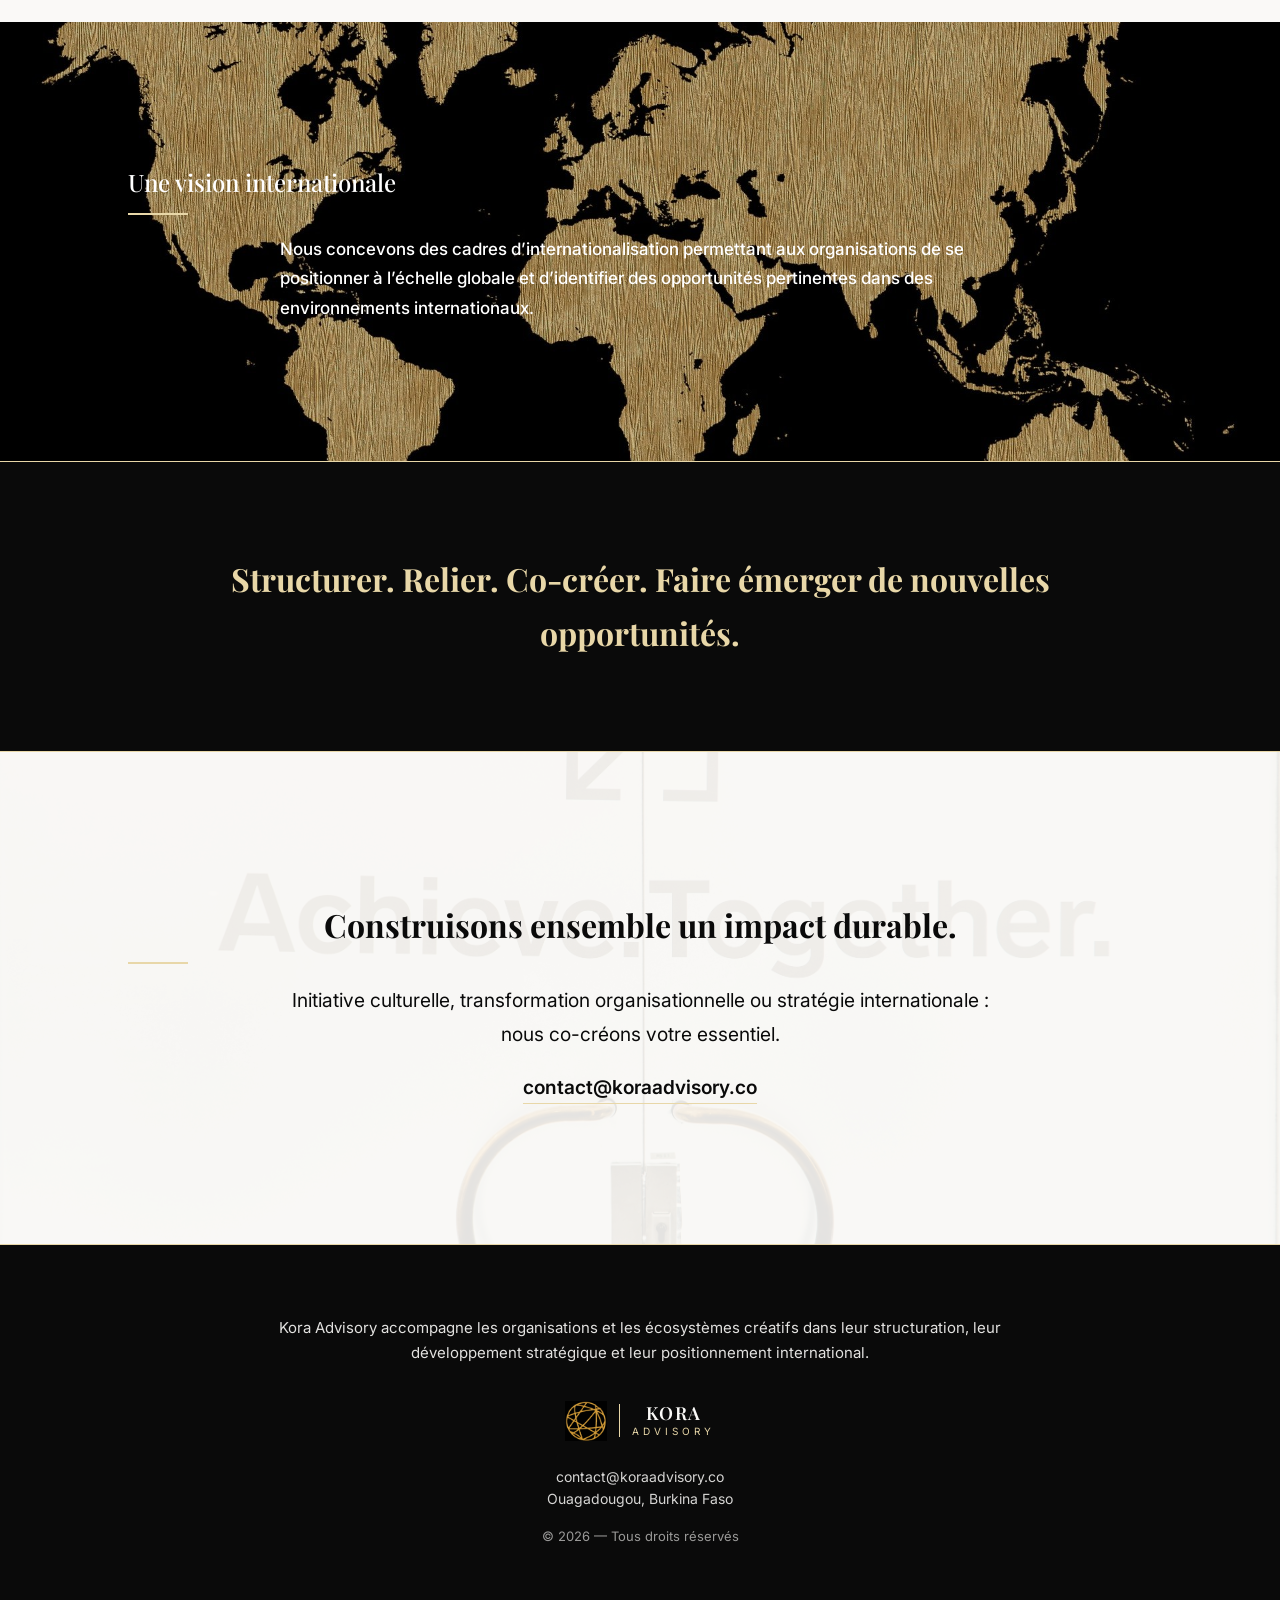
==== commit 8a177170: "Update index.html" ====
--- a/index.html
+++ b/index.html
@@ -261,7 +261,7 @@
     <p class="footer-mission">
         Kora Advisory accompagne les organisations et les écosystèmes créatifs 
         dans leur structuration, leur développement stratégique 
-        et leur positionnement international. Accompagner celles qui transforment le monde.
+        et leur positionnement international.
     </p>
 
     <!-- Logo identique au header -->
--- a/style.css
+++ b/style.css
@@ -373,48 +373,88 @@
 text-decoration:none;
 }
 
-/* FOOTER MINIMALISTE PREMIUM */
+/* FOOTER SUR FOND NOIR PREMIUM — VERSION FINALE */
+
+/* Correction overlay contact */
+.contact {
+    position: relative;
+}
 
 .footer {
-    padding: 50px 20px;
+    background: #0A0A0A; /* Noir profond */
+    color: #FAF9F7; /* Ivory */
+    padding: 70px 20px;
     text-align: center;
     border-top: 1px solid var(--gold);
-    background: white;
-    color: var(--night);
     font-family: 'Inter', sans-serif;
 }
 
-.footer-logo {
+/* Phrase institutionnelle */
+.footer-mission {
+    max-width: 750px;
+    margin: 0 auto 35px auto;
+    font-size: 15px;
+    line-height: 1.7;
+    opacity: 0.9;
+}
+
+/* Logo centré */
+.footer-logo-container {
     display: flex;
     justify-content: center;
+    margin-bottom: 25px;
+}
+
+.footer .logo-container {
+    display: flex;
     align-items: center;
     gap: 12px;
-    margin-bottom: 12px;
-}
-
-.footer-logo img {
-    width: 28px;
-    height: 28px;
-    object-fit: contain;
-    display: block;
-}
-
-.footer-logo span {
-    font-size: 16px;
+    text-decoration: none;
+}
+
+.footer .logo-icon {
+    height: 40px;
+    width: auto;
+}
+
+.footer .logo-text {
+    border-left: 1px solid var(--gold);
+    padding-left: 12px;
+}
+
+.footer .brand-name {
+    font-family: 'Playfair Display', serif;
+    font-size: 18px;
     font-weight: 600;
-    letter-spacing: 1px;
-}
-
+    color: #FAF9F7;
+    letter-spacing: 1.5px;
+}
+
+.footer .brand-sub {
+    font-family: 'Inter', sans-serif;
+    font-size: 10px;
+    color: var(--gold);
+    letter-spacing: 4px;
+}
+
+/* Contacts */
 .footer-info {
     font-size: 14px;
     opacity: 0.85;
-    margin-bottom: 6px;
-}
-
+    margin-bottom: 15px;
+    line-height: 1.6;
+}
+
+.footer-info div {
+    display: block;
+}
+
+/* Copyright */
 .footer-copy {
     font-size: 13px;
     opacity: 0.6;
 }
+
 
 
 /* ANIMATIONS TEXTE */
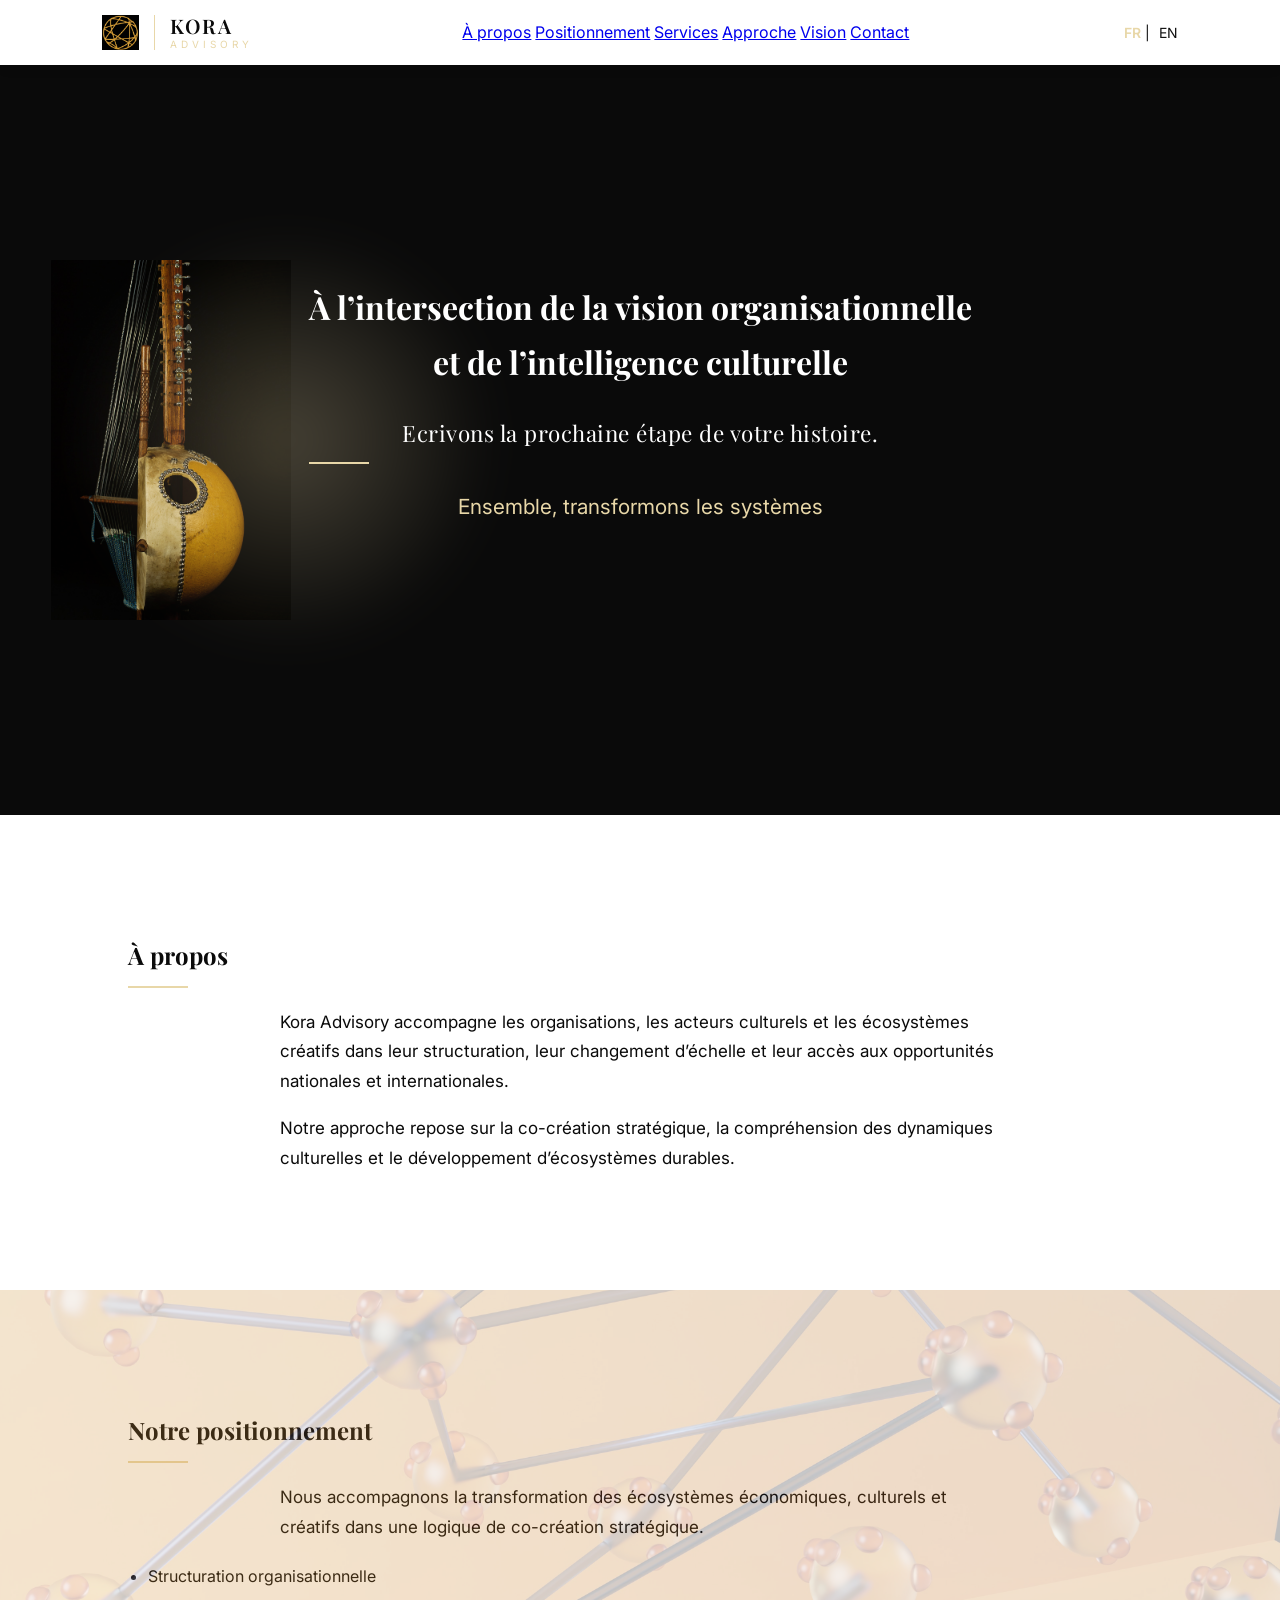
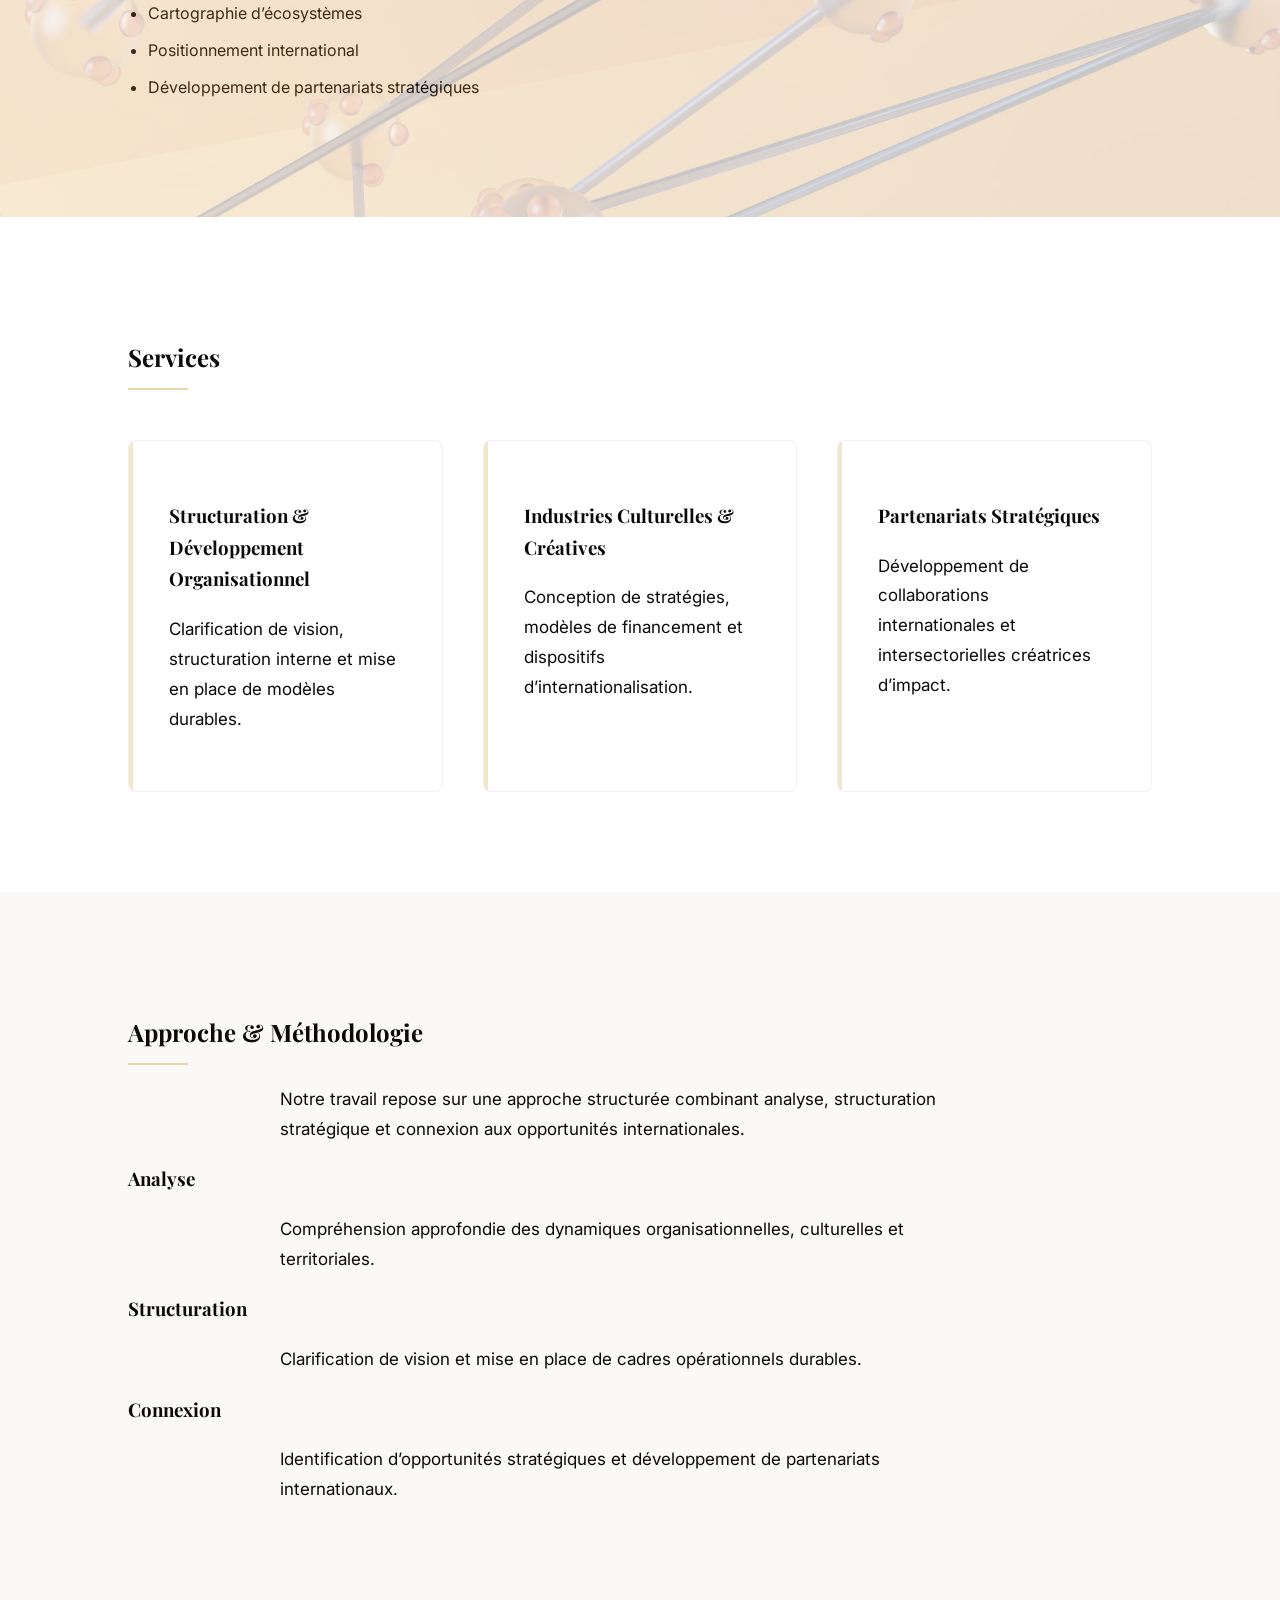
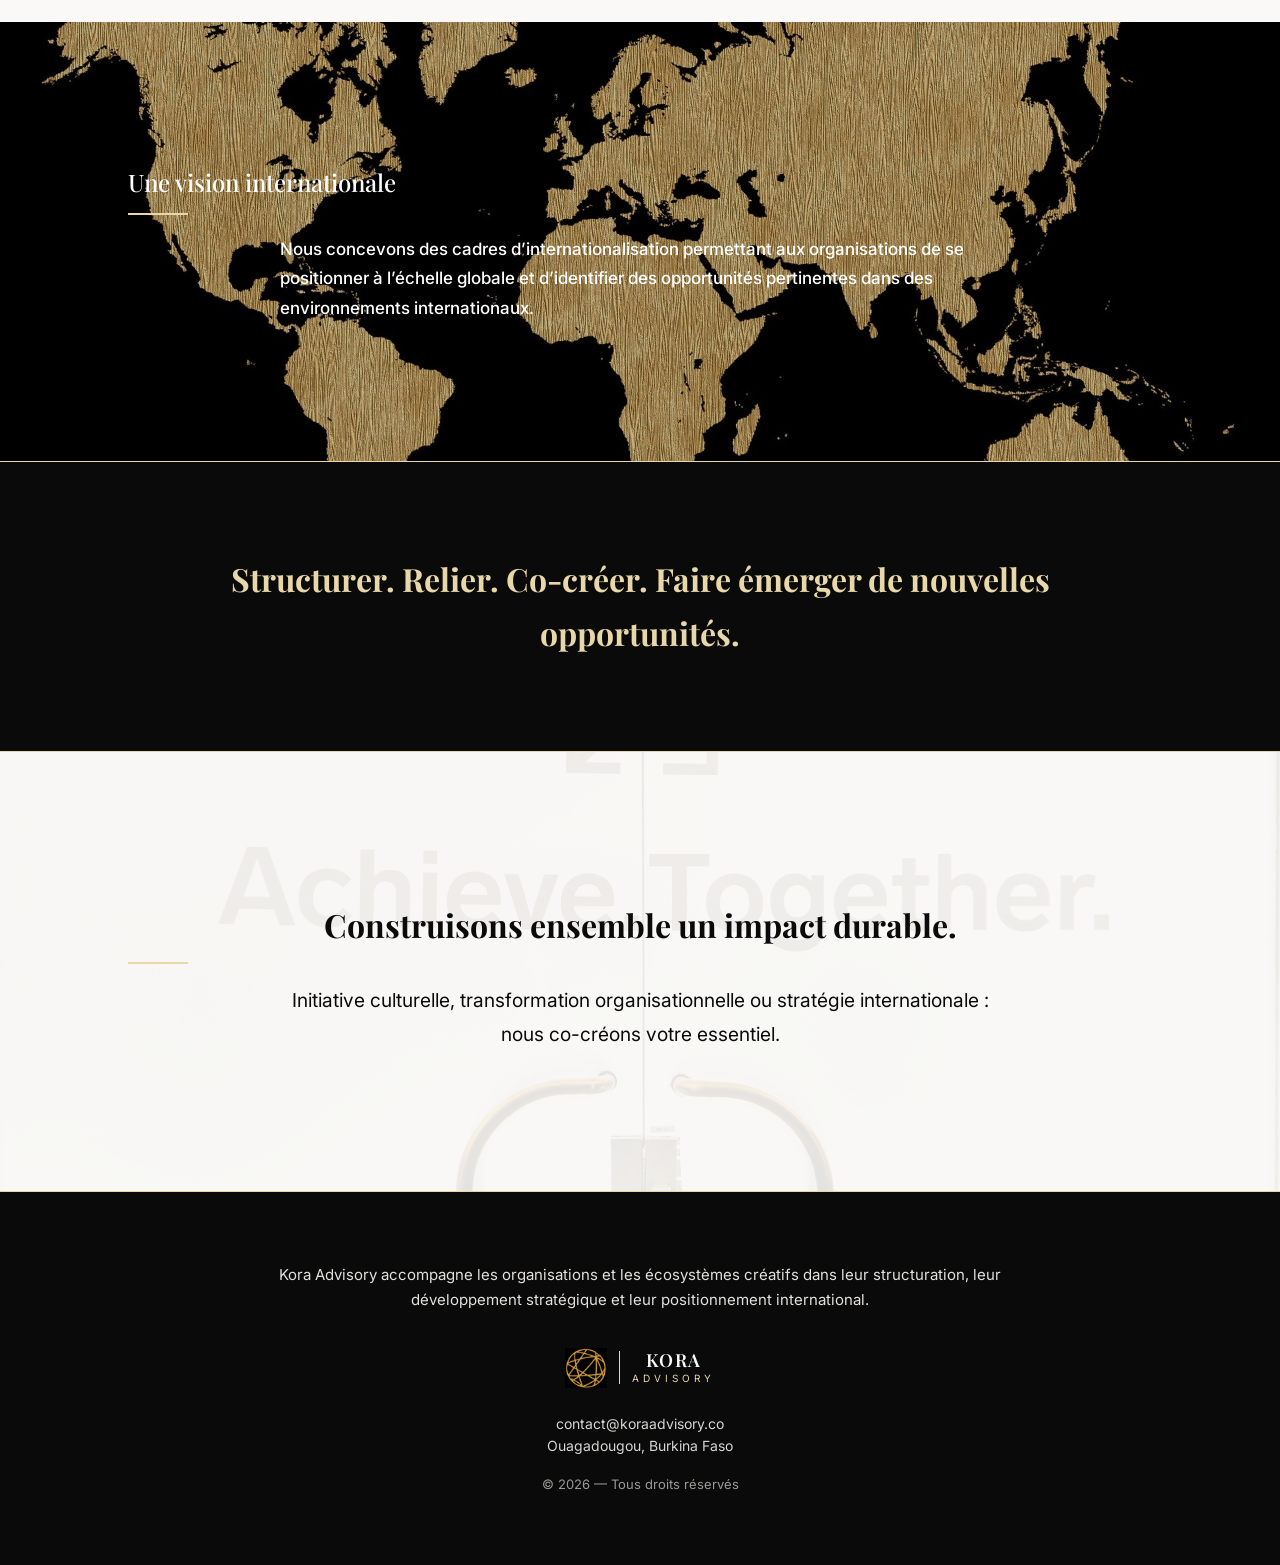
==== commit e4e5156f: "Update index.html" ====
--- a/index.html
+++ b/index.html
@@ -1,6 +1,26 @@
 
 <!DOCTYPE html>
 <html lang="fr">
+<script type="application/ld+json">
+{
+  "@context": "https://schema.org",
+  "@type": "Organization",
+  "name": "Kora Advisory",
+  "url": "https://koraadvisory.co",
+  "logo": "https://koraadvisory.co/images/Kora logo advisory.png",
+  "description": "Structuration, stratégie et internationalisation culturelle pour organisations et écosystèmes créatifs.",
+  "address": {
+    "@type": "PostalAddress",
+    "addressLocality": "Ouagadougou",
+    "addressCountry": "Burkina Faso"
+  },
+  "contactPoint": {
+    "@type": "ContactPoint",
+    "email": "contact@koraadvisory.co",
+    "contactType": "customer support"
+  }
+}
+</script>
 
 <head>
 
@@ -10,6 +30,10 @@
 <title>Kora Advisory</title>
 
 <meta name="description" content="Kora Advisory accompagne les organisations et les écosystèmes culturels dans leur structuration, leur développement stratégique et leur positionnement international.">
+
+<!-- Balises SEO importantes -->
+<meta name="robots" content="index, follow">
+<meta name="author" content="Kora Advisory">
 
 <link rel="canonical" href="https://koraadvisory.co/">
 
@@ -20,6 +44,7 @@
 <link rel="alternate" hreflang="en" href="https://koraadvisory.co/en/">
 
 </head>
+
 
 <body>
 
@@ -244,9 +269,6 @@
 
 <p class="dynamic-text">
 
-<a href="mailto:contact@koraadvisory.co">
-contact@koraadvisory.co
-</a>
 
 </p>
 
--- a/style.css
+++ b/style.css
@@ -505,20 +505,37 @@
 }
 
 }
-
-/* FILIGRANE RÉSEAU */
+.baseline {
+    color: var(--gold) !important;
+}
+
+}
+.hero-intro {
+    color: white !important;
+}
+
+
+/* FILIGRANE RÉSEAU — VERSION STABLE */
 body::before {
     content: "";
     position: fixed;
-    top: 15%;
-    right: -10%;
-    width: 50%;
-    height: 70%;
-    background-image: url("images/network.jpg"); /* Utilisation de ton image existante */
+    top: 20%;
+    right: 0;
+    width: 28%;
+    height: 50%;
+    background-image: url("images/network.jpg");
     background-size: contain;
     background-repeat: no-repeat;
-    opacity: 0.04; /* Très subtil sur le fond Ivory */
+    opacity: 0.04;
     pointer-events: none;
     z-index: -1;
     filter: grayscale(100%);
 }
+
+/* Désactivation sur tablettes et mobiles */
+@media(max-width: 1200px) {
+    body::before {
+        display: none;
+    }
+}
+
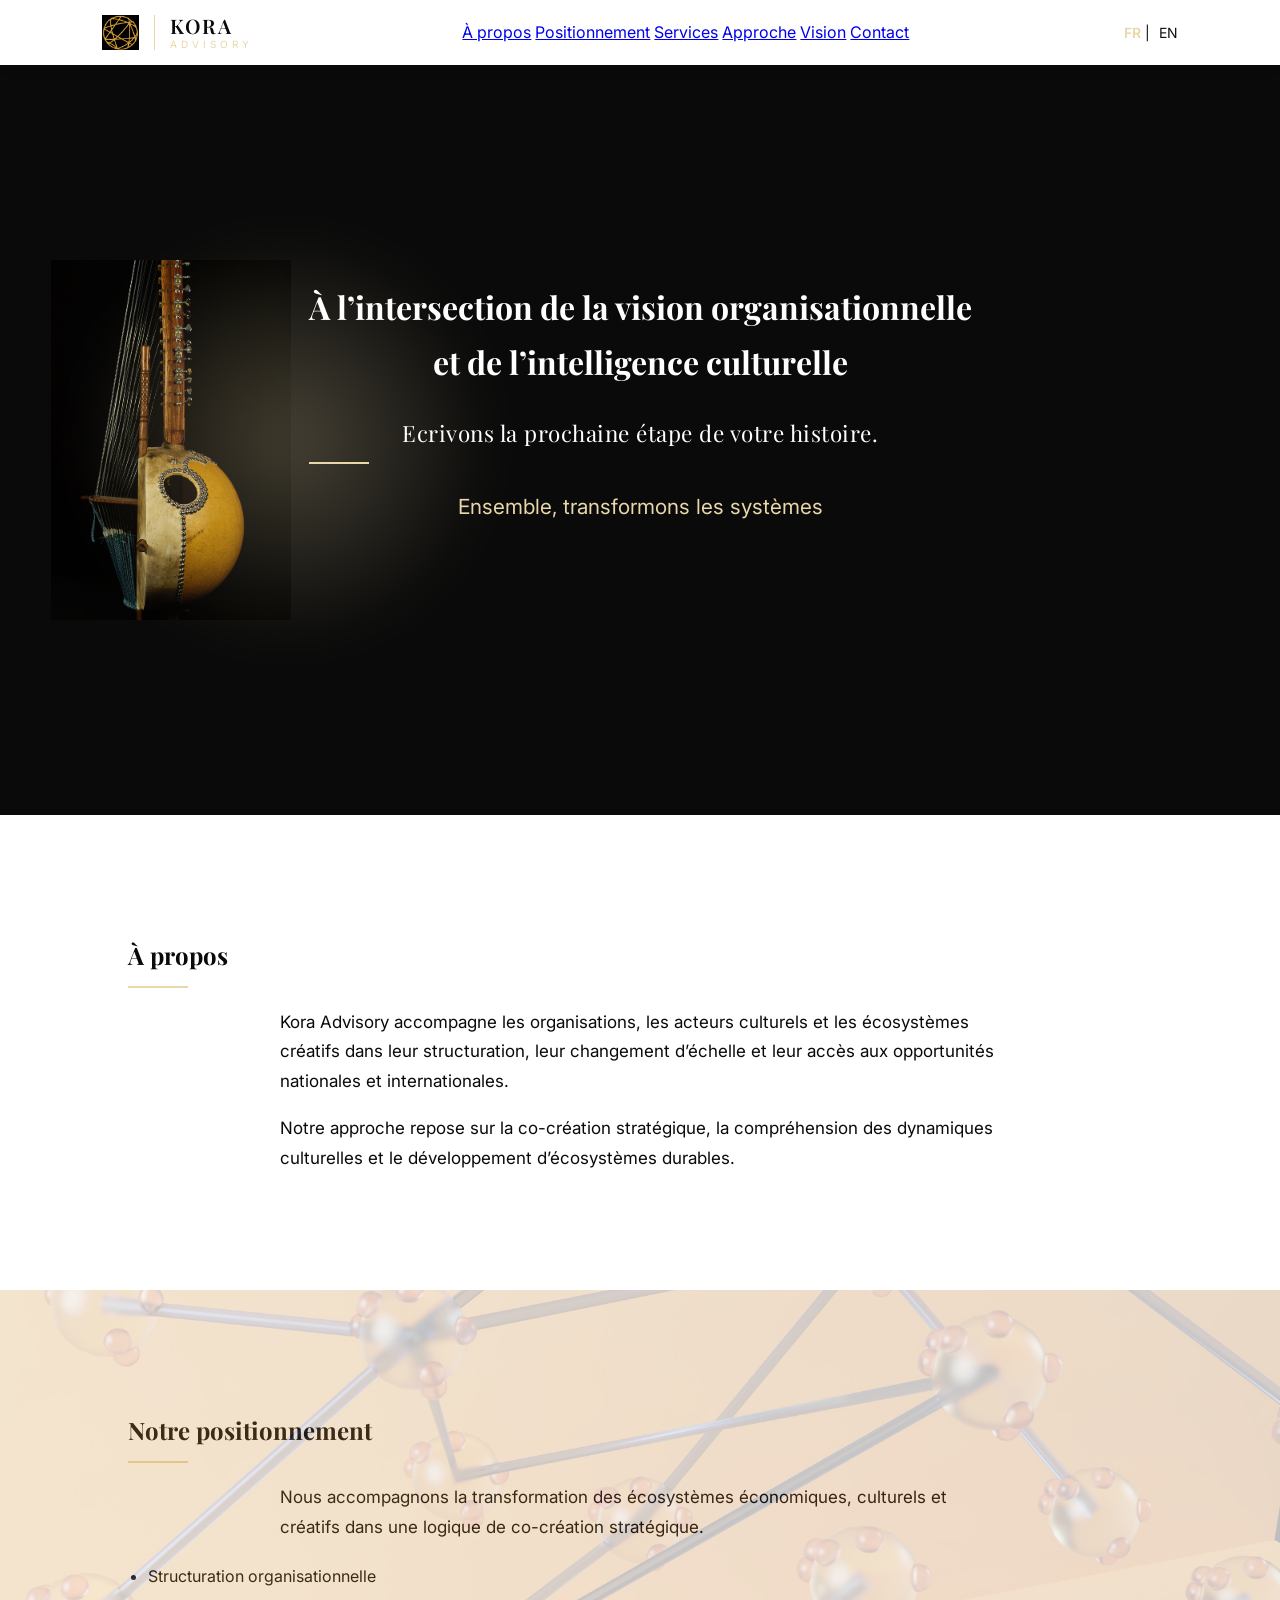
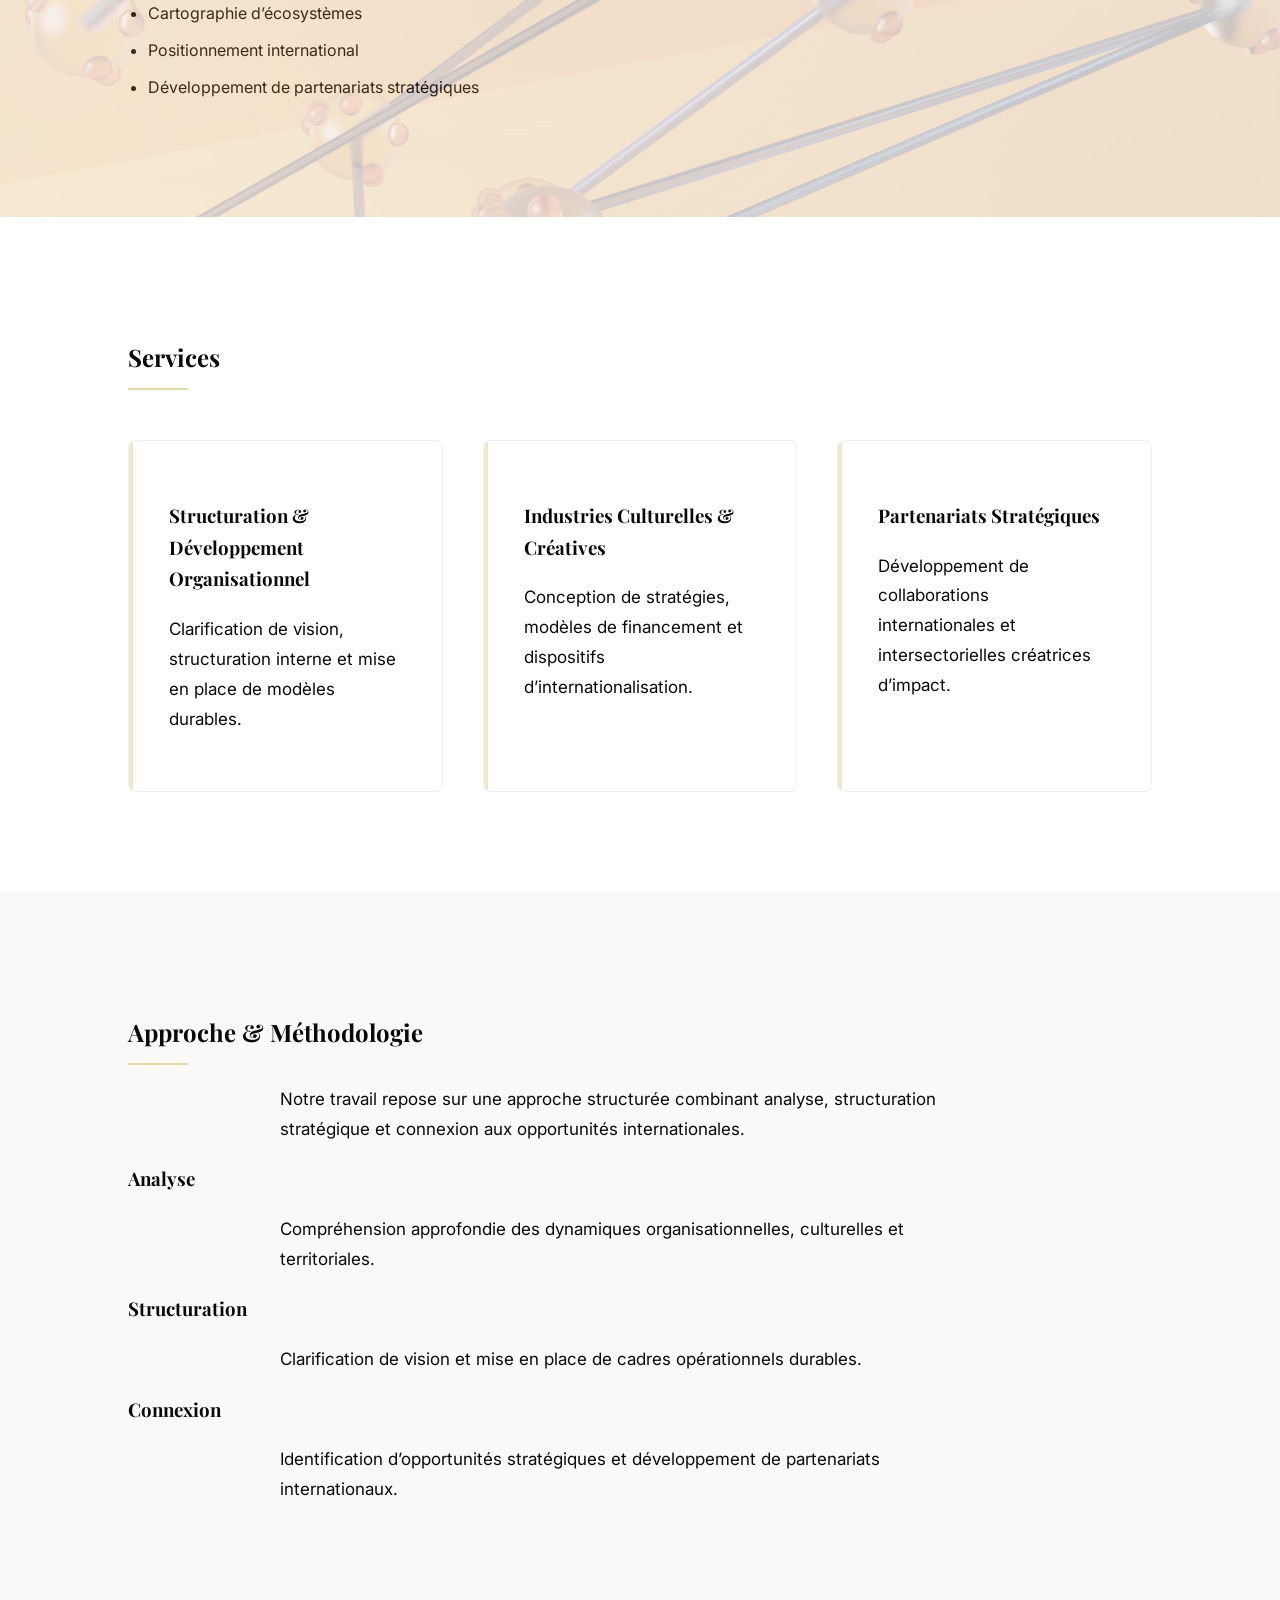
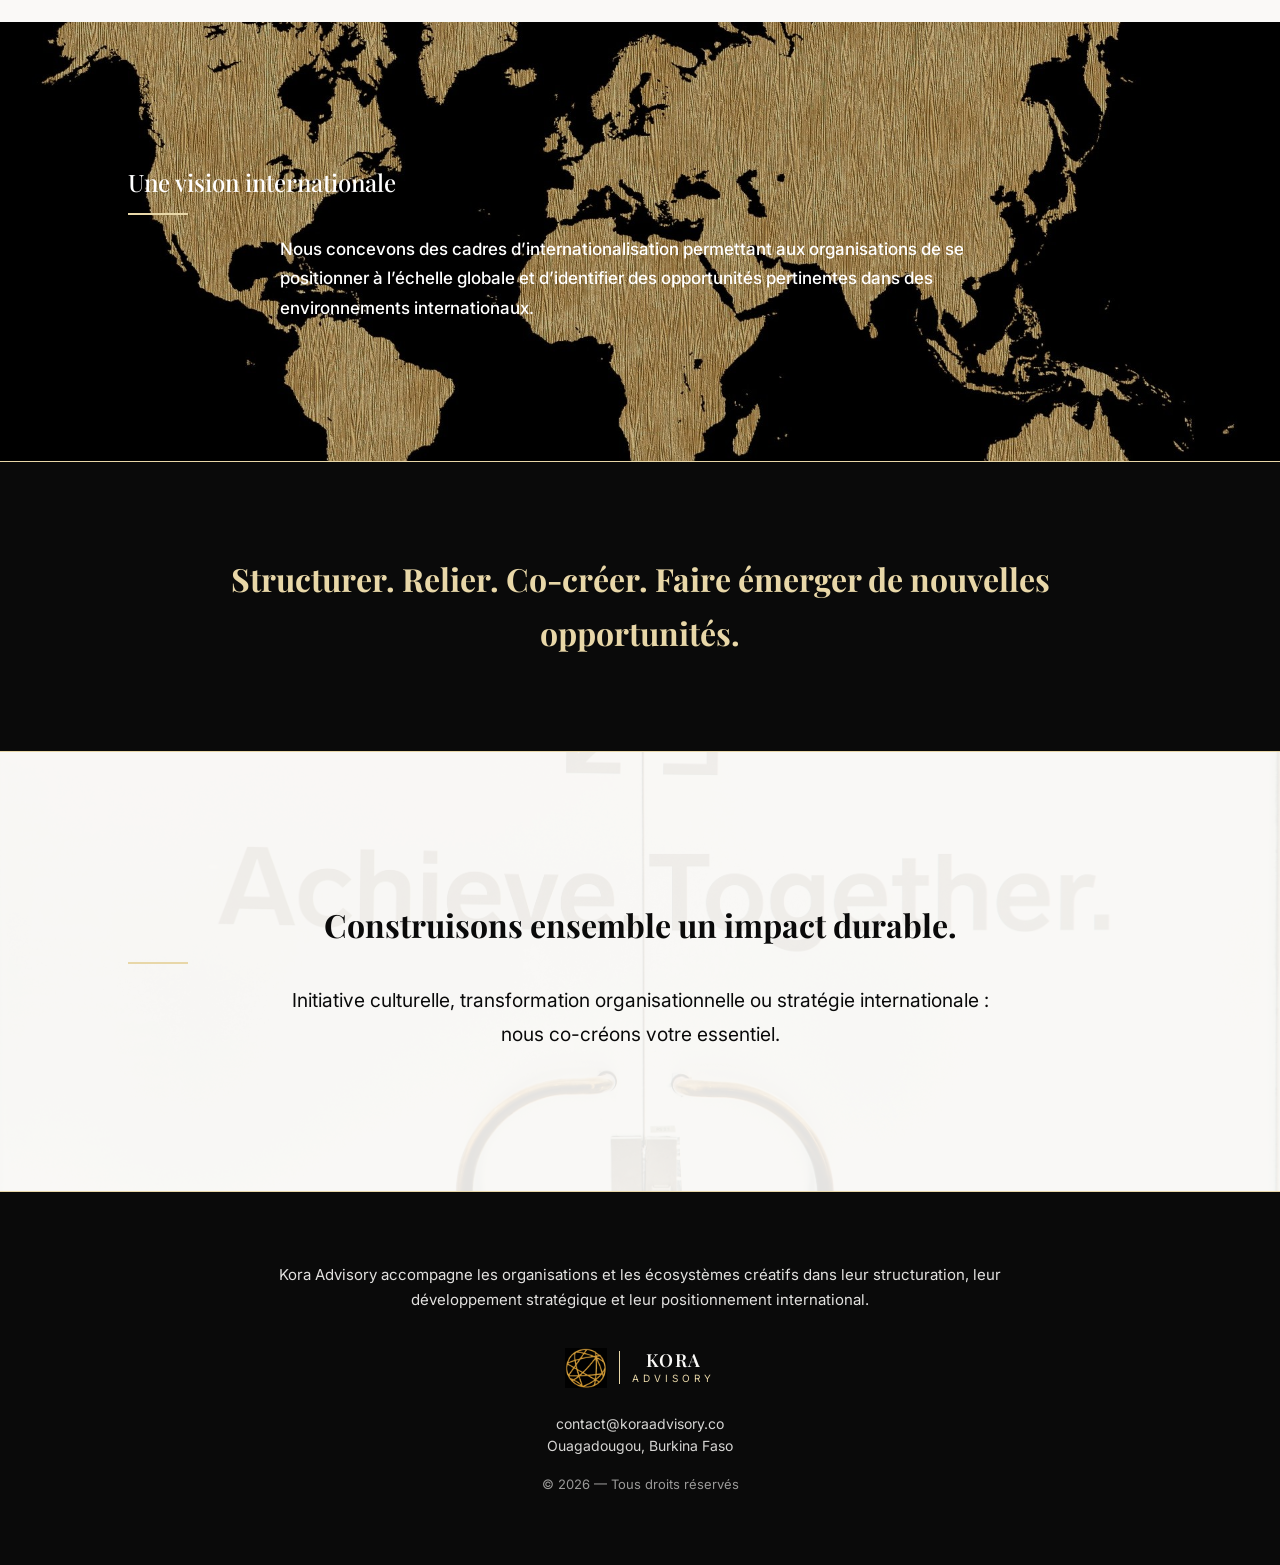
==== commit c7b43a1d: "Update index.html" ====
--- a/index.html
+++ b/index.html
@@ -27,7 +27,7 @@
 <meta charset="UTF-8">
 <meta name="viewport" content="width=device-width, initial-scale=1.0">
 
-<title>Kora Advisory</title>
+<title>Kora Advisory | Accompagnement, Conseil et Structuration Co-création</title>
 
 <meta name="description" content="Kora Advisory accompagne les organisations et les écosystèmes culturels dans leur structuration, leur développement stratégique et leur positionnement international.">
 
--- a/style.css
+++ b/style.css
@@ -470,48 +470,53 @@
 opacity:1;
 transform:translateY(0);
 }
-}
+
 
 /* RESPONSIVE */
-
 @media(max-width:900px){
 
-section{
-padding:70px 8%;
-}
-
-.hero::before{
-width:200px;
-height:200px;
-}
-
-.hero::after{
-width:240px;
-height:240px;
-}
-
-.nav{
-gap:20px;
-}
-
-.service-grid{
-grid-template-columns:1fr;
-}
-
-.footer-grid{
-grid-template-columns:1fr;
-gap:40px;
-text-align:center;
-}
-
-}
+    section{
+        padding:70px 8%;
+    }
+
+    .hero::before{
+        width:200px;
+        height:200px;
+    }
+
+    .hero::after{
+        width:240px;
+        height:240px;
+    }
+
+    .nav{
+        gap:20px;
+    }
+
+    .service-grid{
+        grid-template-columns:1fr;
+    }
+
+    .footer-grid{
+        grid-template-columns:1fr;
+        gap:40px;
+        text-align:center;
+    }
+}  /* ← fermeture du @media, très important */
+
+
+/* HERO — couleurs fixes (desktop + mobile) */
+.hero-intro {
+    color: white !important;
+}
+
+.hero-intro.dynamic-text,
+.hero-intro.dynamic-text.show {
+    color: white !important;
+}
+
 .baseline {
     color: var(--gold) !important;
-}
-
-}
-.hero-intro {
-    color: white !important;
 }
 
 
@@ -539,3 +544,4 @@
     }
 }
 
+
